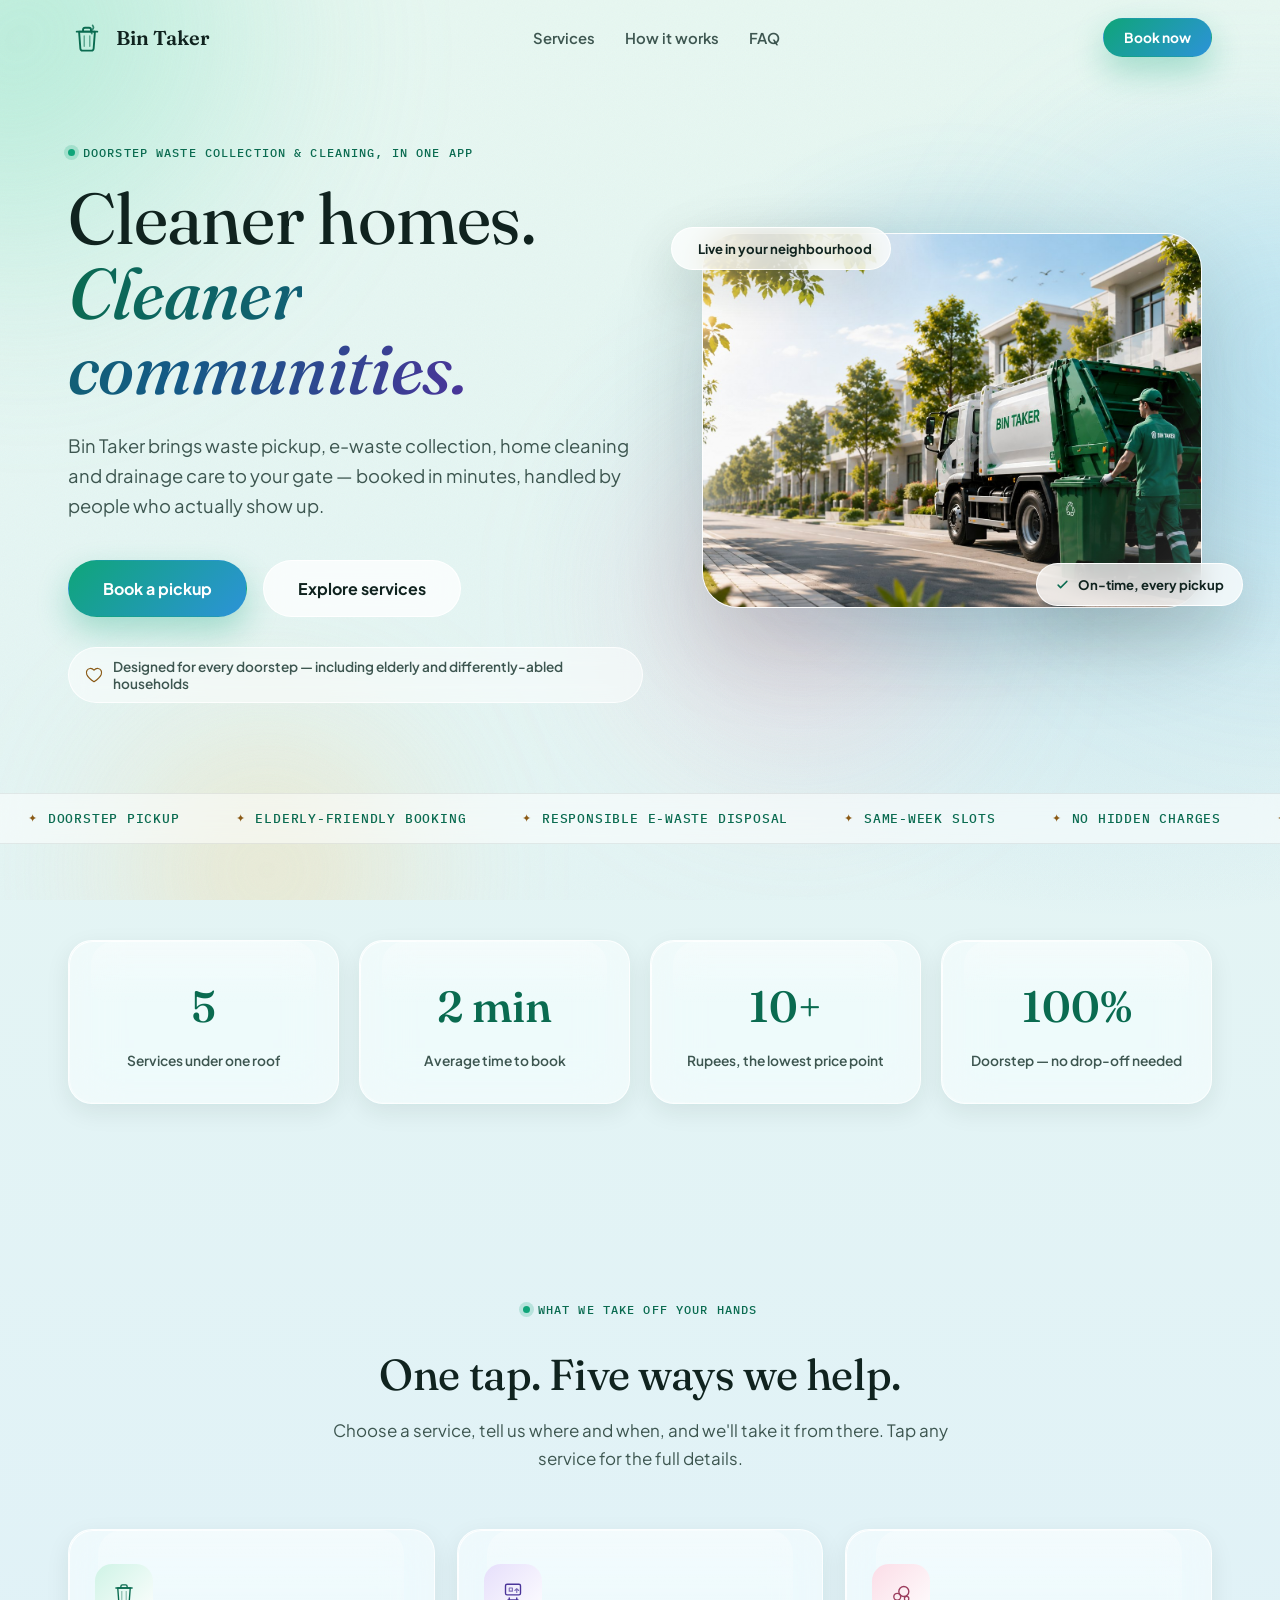
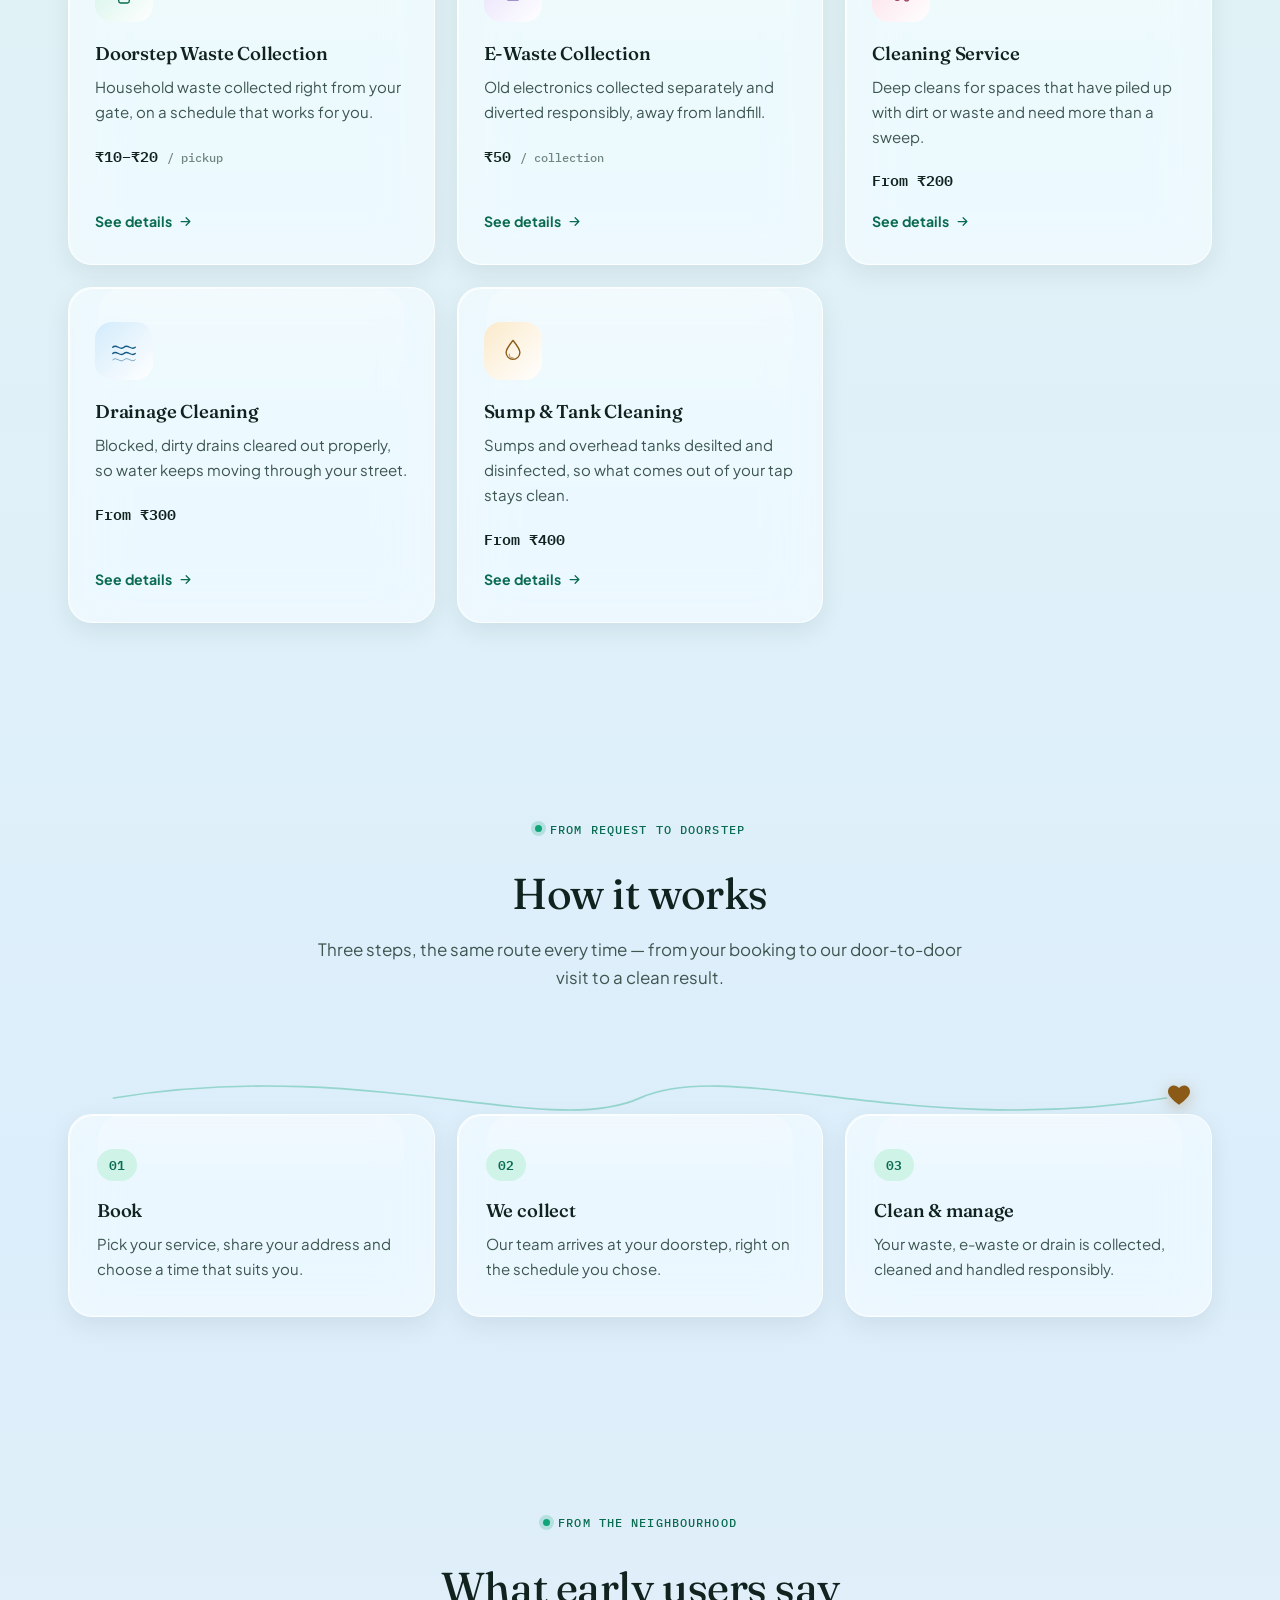
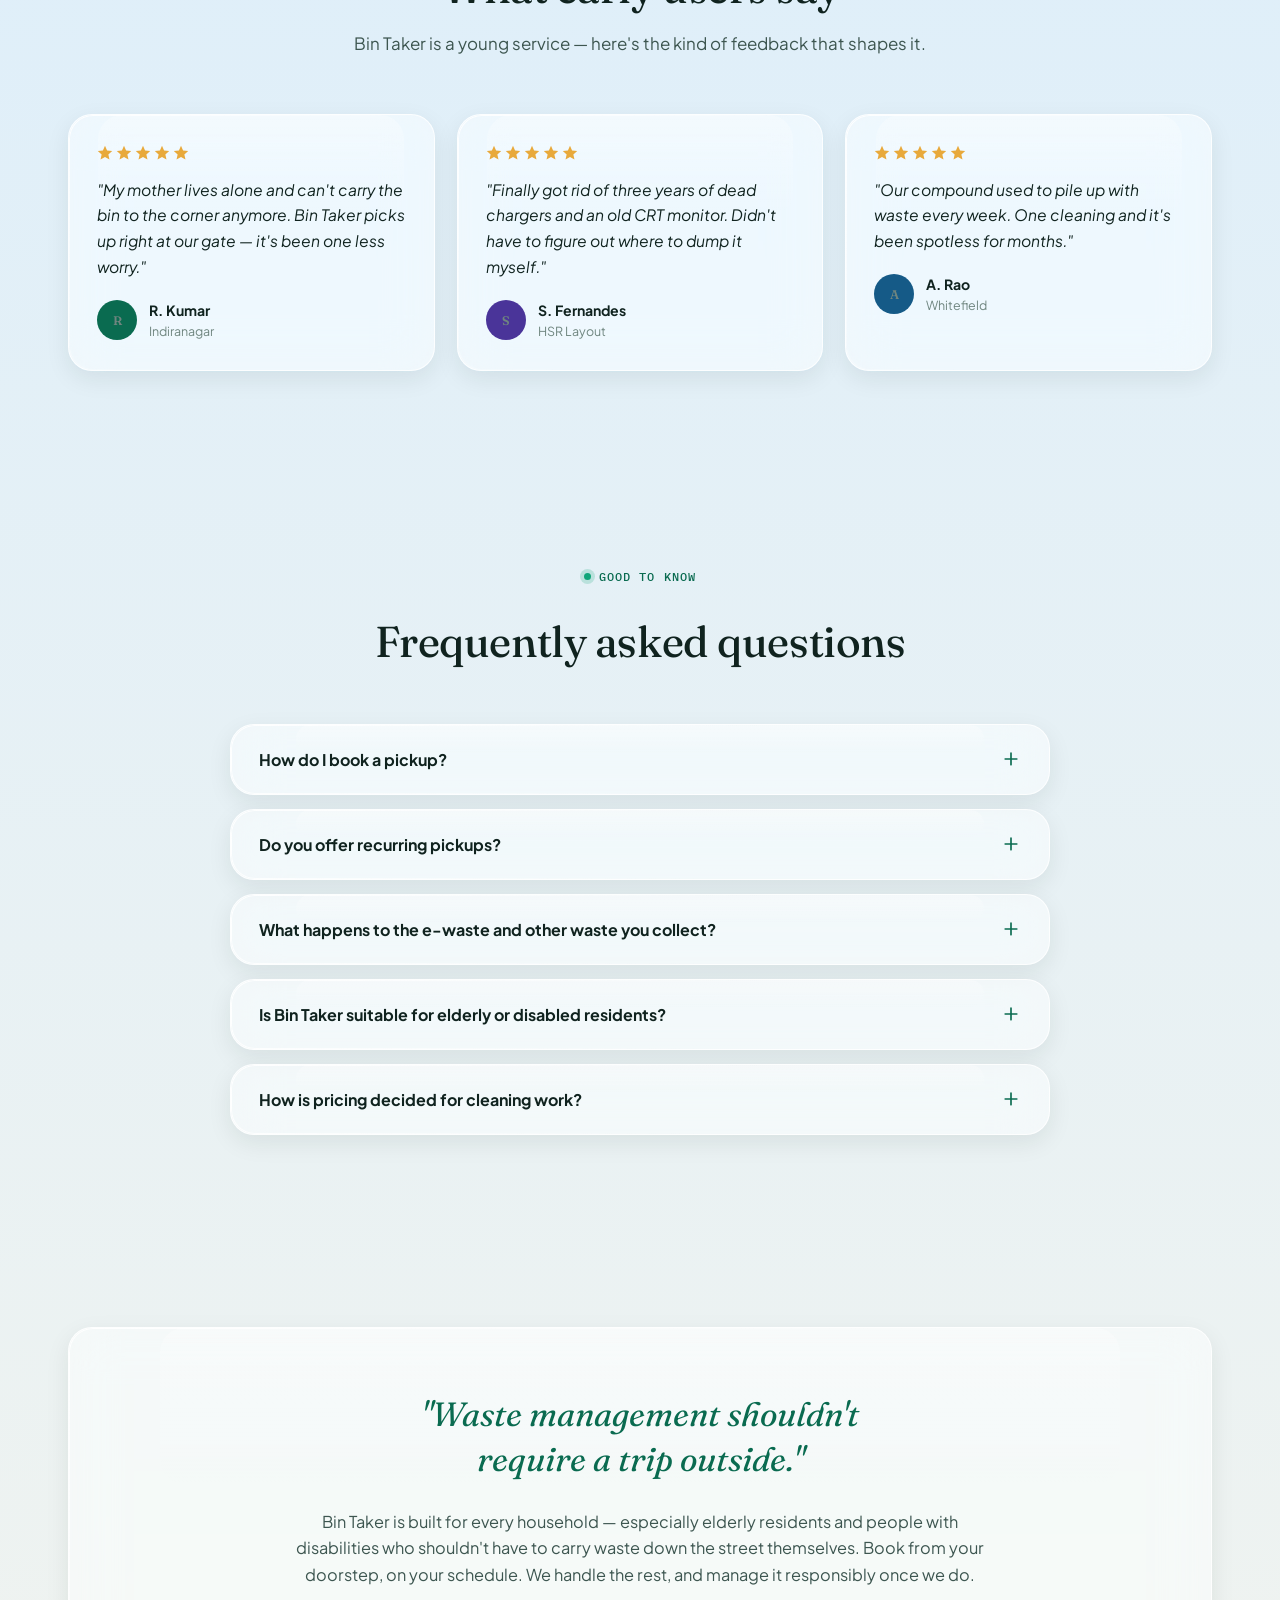
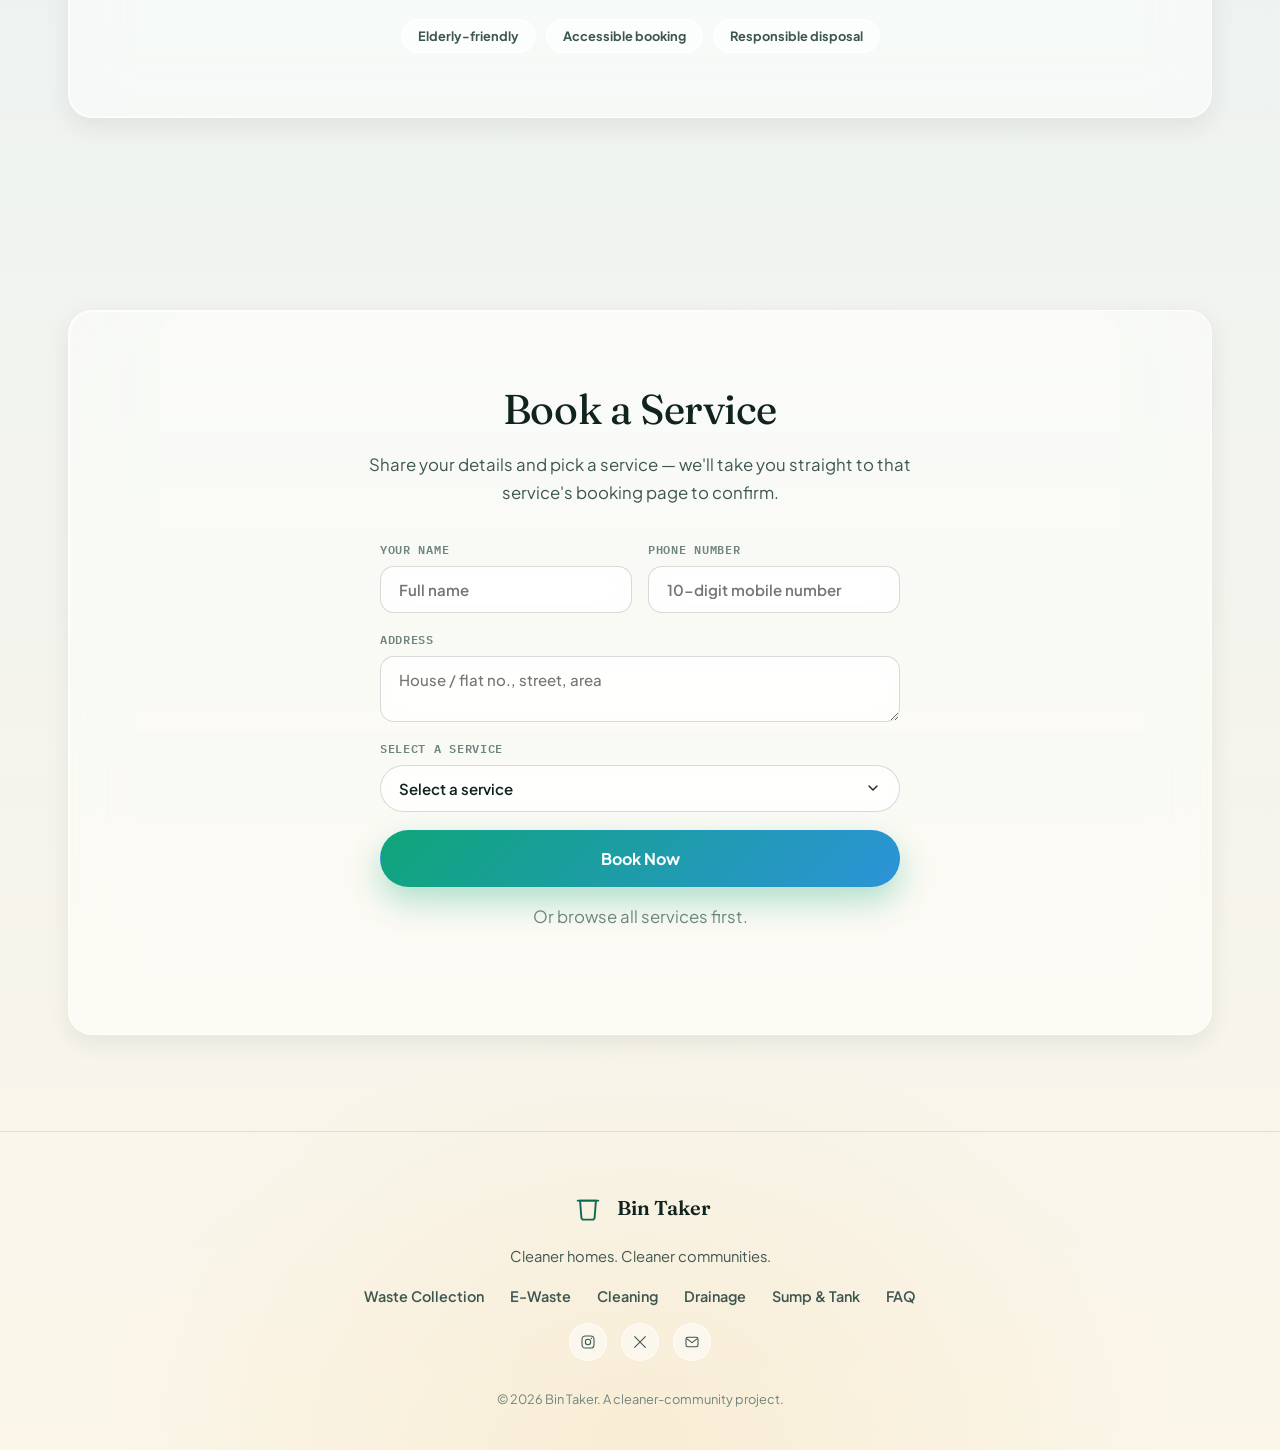
==== index.html @ 86e86d2d "Add files via upload" ====
<!DOCTYPE html>
<html lang="en">
<head>
<meta charset="UTF-8">
<meta name="viewport" content="width=device-width, initial-scale=1.0">
<title>Bin Taker — Doorstep Waste Collection & Cleaning</title>
<meta name="description" content="Bin Taker brings doorstep waste collection, e-waste pickup, cleaning and drainage services to your gate. Book in minutes.">

<link rel="preconnect" href="https://fonts.googleapis.com">
<link rel="preconnect" href="https://fonts.gstatic.com" crossorigin>
<link href="https://fonts.googleapis.com/css2?family=Fraunces:ital,opsz,wght@0,9..144,300;0,9..144,450;0,9..144,600;1,9..144,500&family=Plus+Jakarta+Sans:wght@400;500;600;700;800&family=IBM+Plex+Mono:wght@500;600&display=swap" rel="stylesheet">
<link rel="stylesheet" href="style.css">
</head>
<body>

<div class="bg-scene" aria-hidden="true">
  <span class="blob blob--teal"></span>
  <span class="blob blob--azure"></span>
  <span class="blob blob--rose"></span>
  <span class="blob blob--gold"></span>
  <div class="grain"></div>
</div>

<a class="skip-link" href="#main">Skip to content</a>

<header class="nav" id="nav">
  <div class="nav__inner">
    <a href="#top" class="brand">
      <span class="brand__mark" aria-hidden="true">
        <svg viewBox="0 0 48 48" fill="none">
          <path d="M14 16h20l-1.6 21.2a3 3 0 0 1-3 2.8H18.6a3 3 0 0 1-3-2.8L14 16Z" stroke="currentColor" stroke-width="2.4" stroke-linejoin="round"/>
          <path d="M11 16h26" stroke="currentColor" stroke-width="2.4" stroke-linecap="round"/>
          <path d="M19 16v-2.6A2.4 2.4 0 0 1 21.4 11h5.2A2.4 2.4 0 0 1 29 13.4V16" stroke="currentColor" stroke-width="2.4" stroke-linejoin="round"/>
          <path d="M20.5 21.5v13M27.5 21.5v13" stroke="currentColor" stroke-width="1.8" stroke-linecap="round" opacity=".55"/>
          <path d="M31 8c1.6 2 1.6 4-.2 5.6-2 1.8-1.8 3.6-.6 4.9" stroke="currentColor" stroke-width="2" stroke-linecap="round" opacity=".8"/>
        </svg>
      </span>
      <span class="brand__word">Bin&nbsp;Taker</span>
    </a>

    <nav class="nav__links" aria-label="Primary">
      <a href="#services">Services</a>
      <a href="#process">How it works</a>
      <a href="#faq">FAQ</a>
    </nav>

    <div class="nav__cta">
      <a href="#book" class="btn btn--primary btn--sm">Book now</a>
    </div>

    <button class="nav__toggle" id="navToggle" aria-label="Open menu" aria-expanded="false" aria-controls="mobileMenu">
      <span></span><span></span><span></span>
    </button>
  </div>

  <div class="mobile-menu" id="mobileMenu">
    <a href="#services">Services</a>
    <a href="#process">How it works</a>
    <a href="#faq">FAQ</a>
    <div class="mobile-menu__group">
      <a href="services/waste-collection.html">Doorstep Waste Collection</a>
      <a href="services/e-waste.html">E-Waste Collection</a>
      <a href="services/cleaning.html">Cleaning Service</a>
      <a href="services/drainage.html">Drainage Cleaning</a>
      <a href="services/sump-tank.html">Sump &amp; Tank Cleaning</a>
    </div>
    <a href="#book" class="btn btn--primary">Book now</a>
  </div>
</header>

<main id="main">

  <!-- HERO -->
  <section class="hero" id="top">
    <div class="hero__inner">
      <p class="eyebrow reveal">Doorstep waste collection &amp; cleaning, in one app</p>
      <h1 class="hero__title reveal">
        Cleaner homes.<br>
        <em class="gradient-text">Cleaner communities.</em>
      </h1>
      <p class="hero__sub reveal">
        Bin Taker brings waste pickup, e-waste collection, home cleaning and drainage care
        to your gate — booked in minutes, handled by people who actually show up.
      </p>

      <div class="hero__actions reveal">
        <a href="#book" class="btn btn--primary btn--lg">Book a pickup</a>
        <a href="#services" class="btn btn--ghost btn--lg">Explore services</a>
      </div>

      <div class="hero__badge reveal">
        <svg viewBox="0 0 24 24" fill="none" aria-hidden="true"><path d="M12 21s-7.5-4.9-9.6-9.7C.8 7.3 3 3.8 6.6 3.3c2-.3 3.9.6 5.4 2.3 1.5-1.7 3.4-2.6 5.4-2.3 3.6.5 5.8 4 4.2 8-2.1 4.8-9.6 9.7-9.6 9.7Z" stroke="currentColor" stroke-width="1.6" stroke-linejoin="round"/></svg>
        Designed for every doorstep — including elderly and differently-abled households
      </div>
    </div>

    <div class="hero__panel reveal">
      <div class="spotlight" aria-hidden="true"></div>
      <span class="hero__glow" aria-hidden="true"></span>

      <div class="hero__photo">
        <img src="assets/hero-truck.jpg" alt="A Bin Taker crew member collecting a bin from a truck on a tree-lined residential street" loading="eager" width="1672" height="941">
        <span class="hero__photo-sheen" aria-hidden="true"></span>
      </div>

      <div class="hero__float-chip hero__float-chip--top">
        <span class="dot dot--teal"></span> Live in your neighbourhood
      </div>
      <div class="hero__float-chip hero__float-chip--bottom">
        <svg viewBox="0 0 24 24" fill="none" aria-hidden="true"><path d="M5 13l4 4L19 7" stroke="currentColor" stroke-width="2.4" stroke-linecap="round" stroke-linejoin="round"/></svg>
        On-time, every pickup
      </div>
    </div>
  </section>

  <!-- MARQUEE -->
  <div class="marquee" aria-hidden="true">
    <div class="marquee__track">
      <span>Doorstep pickup</span>
      <span>Elderly-friendly booking</span>
      <span>Responsible e-waste disposal</span>
      <span>Same-week slots</span>
      <span>No hidden charges</span>
      <span>Five services, one app</span>
    </div>
  </div>

  <!-- STATS -->
  <section class="stats-section" aria-label="Bin Taker at a glance">
    <div class="stats">
      <div class="glass-card stat reveal">
        <p class="stat__num" data-count="5">0</p>
        <p class="stat__label">Services under one roof</p>
      </div>
      <div class="glass-card stat reveal">
        <p class="stat__num" data-count="2" data-suffix=" min">0</p>
        <p class="stat__label">Average time to book</p>
      </div>
      <div class="glass-card stat reveal">
        <p class="stat__num" data-count="10" data-suffix="+">0</p>
        <p class="stat__label">Rupees, the lowest price point</p>
      </div>
      <div class="glass-card stat reveal">
        <p class="stat__num" data-count="100" data-suffix="%">0</p>
        <p class="stat__label">Doorstep — no drop-off needed</p>
      </div>
    </div>
  </section>

  <!-- SERVICES -->
  <section class="services" id="services">
    <div class="section-head">
      <p class="eyebrow reveal">What we take off your hands</p>
      <h2 class="reveal">One tap. Five ways we help.</h2>
      <p class="section-lede reveal">Choose a service, tell us where and when, and we'll take it from there. Tap any service for the full details.</p>
    </div>

    <div class="cards-grid">

      <a class="glass-card service-card tilt reveal" href="services/waste-collection.html">
        <div class="service-card__icon service-card__icon--teal" aria-hidden="true">
          <svg viewBox="0 0 48 48" fill="none">
            <path d="M14 16h20l-1.6 21.2a3 3 0 0 1-3 2.8H18.6a3 3 0 0 1-3-2.8L14 16Z" stroke="currentColor" stroke-width="2.2" stroke-linejoin="round"/>
            <path d="M11 16h26" stroke="currentColor" stroke-width="2.2" stroke-linecap="round"/>
            <path d="M19 16v-2.6A2.4 2.4 0 0 1 21.4 11h5.2A2.4 2.4 0 0 1 29 13.4V16" stroke="currentColor" stroke-width="2.2" stroke-linejoin="round"/>
            <path d="M20.5 21.5v13M27.5 21.5v13" stroke="currentColor" stroke-width="1.6" stroke-linecap="round" opacity=".5"/>
          </svg>
        </div>
        <h3>Doorstep Waste Collection</h3>
        <p>Household waste collected right from your gate, on a schedule that works for you.</p>
        <p class="service-card__price">₹10–₹20 <span>/ pickup</span></p>
        <span class="service-card__link">See details <svg viewBox="0 0 24 24" fill="none"><path d="M5 12h14M13 6l6 6-6 6" stroke="currentColor" stroke-width="2" stroke-linecap="round" stroke-linejoin="round"/></svg></span>
      </a>

      <a class="glass-card service-card tilt reveal" href="services/e-waste.html">
        <div class="service-card__icon service-card__icon--violet" aria-hidden="true">
          <svg viewBox="0 0 48 48" fill="none">
            <rect x="12" y="10" width="24" height="17" rx="2.5" stroke="currentColor" stroke-width="2.2"/>
            <path d="M18 32v3M30 32v3M16 35h16" stroke="currentColor" stroke-width="2.2" stroke-linecap="round"/>
            <path d="M18 16h5v5h-5zM27 20l3-3 3 3M30 17v6" stroke="currentColor" stroke-width="1.8" stroke-linecap="round" stroke-linejoin="round" opacity=".7"/>
          </svg>
        </div>
        <h3>E-Waste Collection</h3>
        <p>Old electronics collected separately and diverted responsibly, away from landfill.</p>
        <p class="service-card__price">₹50 <span>/ collection</span></p>
        <span class="service-card__link">See details <svg viewBox="0 0 24 24" fill="none"><path d="M5 12h14M13 6l6 6-6 6" stroke="currentColor" stroke-width="2" stroke-linecap="round" stroke-linejoin="round"/></svg></span>
      </a>

      <a class="glass-card service-card tilt reveal" href="services/cleaning.html">
        <div class="service-card__icon service-card__icon--rose" aria-hidden="true">
          <svg viewBox="0 0 48 48" fill="none">
            <circle cx="18" cy="30" r="5.5" stroke="currentColor" stroke-width="2.2"/>
            <circle cx="28.5" cy="21.5" r="8" stroke="currentColor" stroke-width="2.2"/>
            <circle cx="33" cy="33" r="3.5" stroke="currentColor" stroke-width="2"/>
          </svg>
        </div>
        <h3>Cleaning Service</h3>
        <p>Deep cleans for spaces that have piled up with dirt or waste and need more than a sweep.</p>
        <p class="service-card__price">From ₹200</p>
        <span class="service-card__link">See details <svg viewBox="0 0 24 24" fill="none"><path d="M5 12h14M13 6l6 6-6 6" stroke="currentColor" stroke-width="2" stroke-linecap="round" stroke-linejoin="round"/></svg></span>
      </a>

      <a class="glass-card service-card tilt reveal" href="services/drainage.html">
        <div class="service-card__icon service-card__icon--azure" aria-hidden="true">
          <svg viewBox="0 0 48 48" fill="none">
            <path d="M6 18c6-6 12 6 18 0s12 6 18 0" stroke="currentColor" stroke-width="2.2" stroke-linecap="round"/>
            <path d="M6 28c6-6 12 6 18 0s12 6 18 0" stroke="currentColor" stroke-width="2.2" stroke-linecap="round"/>
            <path d="M6 38c6-6 12 6 18 0s12 6 18 0" stroke="currentColor" stroke-width="1.6" stroke-linecap="round" opacity=".5"/>
          </svg>
        </div>
        <h3>Drainage Cleaning</h3>
        <p>Blocked, dirty drains cleared out properly, so water keeps moving through your street.</p>
        <p class="service-card__price">From ₹300</p>
        <span class="service-card__link">See details <svg viewBox="0 0 24 24" fill="none"><path d="M5 12h14M13 6l6 6-6 6" stroke="currentColor" stroke-width="2" stroke-linecap="round" stroke-linejoin="round"/></svg></span>
      </a>

      <a class="glass-card service-card tilt reveal" href="services/sump-tank.html">
        <div class="service-card__icon service-card__icon--gold" aria-hidden="true">
          <svg viewBox="0 0 48 48" fill="none">
            <path d="M24 7c6.4 8 11 13.6 11 19.4a11 11 0 0 1-22 0C13 20.6 17.6 15 24 7Z" stroke="currentColor" stroke-width="2.2" stroke-linejoin="round"/>
            <path d="M18 29a6 6 0 0 0 6 6" stroke="currentColor" stroke-width="1.8" stroke-linecap="round" opacity=".6"/>
          </svg>
        </div>
        <h3>Sump &amp; Tank Cleaning</h3>
        <p>Sumps and overhead tanks desilted and disinfected, so what comes out of your tap stays clean.</p>
        <p class="service-card__price">From ₹400</p>
        <span class="service-card__link">See details <svg viewBox="0 0 24 24" fill="none"><path d="M5 12h14M13 6l6 6-6 6" stroke="currentColor" stroke-width="2" stroke-linecap="round" stroke-linejoin="round"/></svg></span>
      </a>

    </div>
  </section>

  <!-- HOW IT WORKS -->
  <section class="process" id="process">
    <div class="section-head">
      <p class="eyebrow reveal">From request to doorstep</p>
      <h2 class="reveal">How it works</h2>
      <p class="section-lede reveal">Three steps, the same route every time — from your booking to our door-to-door visit to a clean result.</p>
    </div>

    <div class="route" id="route">
      <svg class="route__line" viewBox="0 0 1000 120" preserveAspectRatio="none" aria-hidden="true">
        <path id="routePath" d="M40,60 C 260,10 420,110 500,60 C 580,10 740,110 960,60" fill="none" stroke="currentColor" stroke-width="2" stroke-dasharray="7 9" stroke-linecap="round"/>
      </svg>
      <span class="route__marker" id="routeMarker" aria-hidden="true">
        <svg viewBox="0 0 24 24" fill="none"><path d="M12 21s-7.5-4.9-9.6-9.7C.8 7.3 3 3.8 6.6 3.3c2-.3 3.9.6 5.4 2.3 1.5-1.7 3.4-2.6 5.4-2.3 3.6.5 5.8 4 4.2 8-2.1 4.8-9.6 9.7-9.6 9.7Z" fill="currentColor"/></svg>
      </span>

      <div class="route__steps">
        <div class="glass-card step-card reveal">
          <span class="step-card__num">01</span>
          <h3>Book</h3>
          <p>Pick your service, share your address and choose a time that suits you.</p>
        </div>
        <div class="glass-card step-card reveal">
          <span class="step-card__num">02</span>
          <h3>We collect</h3>
          <p>Our team arrives at your doorstep, right on the schedule you chose.</p>
        </div>
        <div class="glass-card step-card reveal">
          <span class="step-card__num">03</span>
          <h3>Clean &amp; manage</h3>
          <p>Your waste, e-waste or drain is collected, cleaned and handled responsibly.</p>
        </div>
      </div>
    </div>
  </section>

  <!-- TESTIMONIALS -->
  <section class="testimonials" aria-label="What early users say">
    <div class="section-head">
      <p class="eyebrow reveal">From the neighbourhood</p>
      <h2 class="reveal">What early users say</h2>
      <p class="section-lede reveal">Bin Taker is a young service — here's the kind of feedback that shapes it.</p>
    </div>

    <div class="testimonials__track">
      <div class="glass-card testimonial tilt reveal">
        <div class="testimonial__stars" aria-hidden="true">
          <svg viewBox="0 0 20 20" fill="currentColor"><path d="M10 1l2.6 5.9 6.4.6-4.8 4.3 1.4 6.2L10 14.9 4.4 18l1.4-6.2L1 7.5l6.4-.6z"/></svg>
          <svg viewBox="0 0 20 20" fill="currentColor"><path d="M10 1l2.6 5.9 6.4.6-4.8 4.3 1.4 6.2L10 14.9 4.4 18l1.4-6.2L1 7.5l6.4-.6z"/></svg>
          <svg viewBox="0 0 20 20" fill="currentColor"><path d="M10 1l2.6 5.9 6.4.6-4.8 4.3 1.4 6.2L10 14.9 4.4 18l1.4-6.2L1 7.5l6.4-.6z"/></svg>
          <svg viewBox="0 0 20 20" fill="currentColor"><path d="M10 1l2.6 5.9 6.4.6-4.8 4.3 1.4 6.2L10 14.9 4.4 18l1.4-6.2L1 7.5l6.4-.6z"/></svg>
          <svg viewBox="0 0 20 20" fill="currentColor"><path d="M10 1l2.6 5.9 6.4.6-4.8 4.3 1.4 6.2L10 14.9 4.4 18l1.4-6.2L1 7.5l6.4-.6z"/></svg>
        </div>
        <p>"My mother lives alone and can't carry the bin to the corner anymore. Bin Taker picks up right at our gate — it's been one less worry."</p>
        <div class="testimonial__who">
          <span class="testimonial__avatar" style="background: var(--teal-deep);">R</span>
          <div><strong>R. Kumar</strong><span>Indiranagar</span></div>
        </div>
      </div>

      <div class="glass-card testimonial tilt reveal">
        <div class="testimonial__stars" aria-hidden="true">
          <svg viewBox="0 0 20 20" fill="currentColor"><path d="M10 1l2.6 5.9 6.4.6-4.8 4.3 1.4 6.2L10 14.9 4.4 18l1.4-6.2L1 7.5l6.4-.6z"/></svg>
          <svg viewBox="0 0 20 20" fill="currentColor"><path d="M10 1l2.6 5.9 6.4.6-4.8 4.3 1.4 6.2L10 14.9 4.4 18l1.4-6.2L1 7.5l6.4-.6z"/></svg>
          <svg viewBox="0 0 20 20" fill="currentColor"><path d="M10 1l2.6 5.9 6.4.6-4.8 4.3 1.4 6.2L10 14.9 4.4 18l1.4-6.2L1 7.5l6.4-.6z"/></svg>
          <svg viewBox="0 0 20 20" fill="currentColor"><path d="M10 1l2.6 5.9 6.4.6-4.8 4.3 1.4 6.2L10 14.9 4.4 18l1.4-6.2L1 7.5l6.4-.6z"/></svg>
          <svg viewBox="0 0 20 20" fill="currentColor"><path d="M10 1l2.6 5.9 6.4.6-4.8 4.3 1.4 6.2L10 14.9 4.4 18l1.4-6.2L1 7.5l6.4-.6z"/></svg>
        </div>
        <p>"Finally got rid of three years of dead chargers and an old CRT monitor. Didn't have to figure out where to dump it myself."</p>
        <div class="testimonial__who">
          <span class="testimonial__avatar" style="background: var(--violet-deep);">S</span>
          <div><strong>S. Fernandes</strong><span>HSR Layout</span></div>
        </div>
      </div>

      <div class="glass-card testimonial tilt reveal">
        <div class="testimonial__stars" aria-hidden="true">
          <svg viewBox="0 0 20 20" fill="currentColor"><path d="M10 1l2.6 5.9 6.4.6-4.8 4.3 1.4 6.2L10 14.9 4.4 18l1.4-6.2L1 7.5l6.4-.6z"/></svg>
          <svg viewBox="0 0 20 20" fill="currentColor"><path d="M10 1l2.6 5.9 6.4.6-4.8 4.3 1.4 6.2L10 14.9 4.4 18l1.4-6.2L1 7.5l6.4-.6z"/></svg>
          <svg viewBox="0 0 20 20" fill="currentColor"><path d="M10 1l2.6 5.9 6.4.6-4.8 4.3 1.4 6.2L10 14.9 4.4 18l1.4-6.2L1 7.5l6.4-.6z"/></svg>
          <svg viewBox="0 0 20 20" fill="currentColor"><path d="M10 1l2.6 5.9 6.4.6-4.8 4.3 1.4 6.2L10 14.9 4.4 18l1.4-6.2L1 7.5l6.4-.6z"/></svg>
          <svg viewBox="0 0 20 20" fill="currentColor"><path d="M10 1l2.6 5.9 6.4.6-4.8 4.3 1.4 6.2L10 14.9 4.4 18l1.4-6.2L1 7.5l6.4-.6z"/></svg>
        </div>
        <p>"Our compound used to pile up with waste every week. One cleaning and it's been spotless for months."</p>
        <div class="testimonial__who">
          <span class="testimonial__avatar" style="background: var(--azure-deep);">A</span>
          <div><strong>A. Rao</strong><span>Whitefield</span></div>
        </div>
      </div>
    </div>
  </section>

  <!-- FAQ -->
  <section class="faq-section" id="faq">
    <div class="section-head">
      <p class="eyebrow reveal">Good to know</p>
      <h2 class="reveal">Frequently asked questions</h2>
    </div>

    <div class="faq">
      <div class="glass-card faq-item reveal">
        <button class="faq-item__q" aria-expanded="false">
          How do I book a pickup?
          <svg viewBox="0 0 24 24" fill="none"><path d="M12 5v14M5 12h14" stroke="currentColor" stroke-width="2" stroke-linecap="round"/></svg>
        </button>
        <div class="faq-item__a"><div class="faq-item__a-inner"><p>Choose a service from the home screen, add your address and preferred time, and confirm. Most bookings are done in under two minutes, and you'll get a confirmation with an arrival window.</p></div></div>
      </div>

      <div class="glass-card faq-item reveal">
        <button class="faq-item__q" aria-expanded="false">
          Do you offer recurring pickups?
          <svg viewBox="0 0 24 24" fill="none"><path d="M12 5v14M5 12h14" stroke="currentColor" stroke-width="2" stroke-linecap="round"/></svg>
        </button>
        <div class="faq-item__a"><div class="faq-item__a-inner"><p>Yes — daily, weekly, or a custom schedule for doorstep waste collection. You can pause or change the schedule anytime without losing your booking history.</p></div></div>
      </div>

      <div class="glass-card faq-item reveal">
        <button class="faq-item__q" aria-expanded="false">
          What happens to the e-waste and other waste you collect?
          <svg viewBox="0 0 24 24" fill="none"><path d="M12 5v14M5 12h14" stroke="currentColor" stroke-width="2" stroke-linecap="round"/></svg>
        </button>
        <div class="faq-item__a"><div class="faq-item__a-inner"><p>Everything is sorted and routed to the appropriate recycling or disposal channel rather than a general landfill — e-waste in particular is kept separate so components can be safely processed.</p></div></div>
      </div>

      <div class="glass-card faq-item reveal">
        <button class="faq-item__q" aria-expanded="false">
          Is Bin Taker suitable for elderly or disabled residents?
          <svg viewBox="0 0 24 24" fill="none"><path d="M12 5v14M5 12h14" stroke="currentColor" stroke-width="2" stroke-linecap="round"/></svg>
        </button>
        <div class="faq-item__a"><div class="faq-item__a-inner"><p>That's a core part of why Bin Taker exists. Every service is collected directly from the doorstep, so nobody needs to carry waste to a bin further away. Booking can also be done on someone's behalf by a family member.</p></div></div>
      </div>

      <div class="glass-card faq-item reveal">
        <button class="faq-item__q" aria-expanded="false">
          How is pricing decided for cleaning work?
          <svg viewBox="0 0 24 24" fill="none"><path d="M12 5v14M5 12h14" stroke="currentColor" stroke-width="2" stroke-linecap="round"/></svg>
        </button>
        <div class="faq-item__a"><div class="faq-item__a-inner"><p>Cleaning jobs start from ₹200, with the final price depending on the size of the space or the extent of the mess. You'll always see an estimate before confirming.</p></div></div>
      </div>
    </div>
  </section>

  <!-- MISSION -->
  <section class="mission" id="mission">
    <div class="glass-card mission__panel reveal">
      <p class="mission__quote">"Waste management shouldn't require a trip outside."</p>
      <p class="mission__body">
        Bin Taker is built for every household — especially elderly residents and people
        with disabilities who shouldn't have to carry waste down the street themselves.
        Book from your doorstep, on your schedule. We handle the rest, and manage it responsibly
        once we do.
      </p>
      <div class="mission__tags">
        <span>Elderly-friendly</span>
        <span>Accessible booking</span>
        <span>Responsible disposal</span>
      </div>
    </div>
  </section>

  <!-- BOOK / CTA -->
  <section class="cta" id="book">
    <div class="glass-card cta__panel reveal">
      <h2>Book a Service</h2>
      <p>Share your details and pick a service — we'll take you straight to that service's booking page to confirm.</p>
      <form class="book-form" id="bookForm" novalidate>
        <div class="book-form__grid">
          <div class="book-form__field">
            <label for="bookName">Your name</label>
            <input type="text" id="bookName" name="name" placeholder="Full name" required autocomplete="name">
          </div>
          <div class="book-form__field">
            <label for="bookPhone">Phone number</label>
            <input type="tel" id="bookPhone" name="phone" placeholder="10-digit mobile number" required pattern="[0-9]{10}" inputmode="numeric" autocomplete="tel">
          </div>
          <div class="book-form__field book-form__field--full">
            <label for="bookAddress">Address</label>
            <textarea id="bookAddress" name="address" rows="2" placeholder="House / flat no., street, area" required autocomplete="street-address"></textarea>
          </div>
          <div class="book-form__field book-form__field--full">
            <label for="serviceSelect">Select a service</label>
            <select id="serviceSelect" name="service" required>
              <option value="" disabled selected>Select a service</option>
              <option value="services/waste-collection.html">Doorstep Waste Collection</option>
              <option value="services/e-waste.html">E-Waste Collection</option>
              <option value="services/cleaning.html">Cleaning Service</option>
              <option value="services/drainage.html">Drainage Cleaning</option>
              <option value="services/sump-tank.html">Sump &amp; Tank Cleaning</option>
            </select>
          </div>
        </div>
        <button type="submit" class="btn btn--primary btn--lg btn--block">Book Now</button>
        <p class="book-form__error" id="bookFormError" role="alert" hidden>Please add your name, a 10-digit phone number, your address, and choose a service.</p>
      </form>
      <p class="book-form__hint">Or <a href="services/waste-collection.html">browse all services</a> first.</p>
    </div>
  </section>

</main>

<footer class="footer">
  <div class="footer__inner">
    <a href="#top" class="brand brand--footer">
      <span class="brand__mark" aria-hidden="true">
        <svg viewBox="0 0 48 48" fill="none">
          <path d="M14 16h20l-1.6 21.2a3 3 0 0 1-3 2.8H18.6a3 3 0 0 1-3-2.8L14 16Z" stroke="currentColor" stroke-width="2.4" stroke-linejoin="round"/>
          <path d="M11 16h26" stroke="currentColor" stroke-width="2.4" stroke-linecap="round"/>
        </svg>
      </span>
      <span class="brand__word">Bin&nbsp;Taker</span>
    </a>
    <p class="footer__tag">Cleaner homes. Cleaner communities.</p>

    <nav class="footer__links" aria-label="Footer">
      <a href="services/waste-collection.html">Waste Collection</a>
      <a href="services/e-waste.html">E-Waste</a>
      <a href="services/cleaning.html">Cleaning</a>
      <a href="services/drainage.html">Drainage</a>
      <a href="services/sump-tank.html">Sump &amp; Tank</a>
      <a href="#faq">FAQ</a>
    </nav>

    <div class="footer__social" aria-hidden="true">
      <a href="#" aria-label="Instagram"><svg viewBox="0 0 24 24" fill="none"><rect x="3" y="3" width="18" height="18" rx="5" stroke="currentColor" stroke-width="1.6"/><circle cx="12" cy="12" r="4" stroke="currentColor" stroke-width="1.6"/><circle cx="17.2" cy="6.8" r="1" fill="currentColor"/></svg></a>
      <a href="#" aria-label="Twitter / X"><svg viewBox="0 0 24 24" fill="none"><path d="M4 4l16 16M20 4 4 20" stroke="currentColor" stroke-width="1.6" stroke-linecap="round"/></svg></a>
      <a href="#" aria-label="Email"><svg viewBox="0 0 24 24" fill="none"><rect x="3" y="5" width="18" height="14" rx="2.5" stroke="currentColor" stroke-width="1.6"/><path d="m4 7 8 6 8-6" stroke="currentColor" stroke-width="1.6" stroke-linecap="round"/></svg></a>
    </div>

    <p class="footer__legal">© <span id="year"></span> Bin Taker. A cleaner-community project.</p>
  </div>
</footer>

<script src="script.js"></script>
</body>
</html>
---- style.css ----
/* =========================================================
   BIN TAKER — Design System
   Palette: living mint/aqua glass with jewel accents per service
     teal    -> doorstep waste (grounded, eco)
     violet  -> e-waste (tech, precision)
     rose    -> cleaning (fresh, soft)
     azure   -> drainage (water, flow)
     gold    -> premium accents / shimmer
   Type: Fraunces (display) / Plus Jakarta Sans (body) / IBM Plex Mono (data)
   ========================================================= */

:root{
  --mist:   #E7F7F1;
  --sky:    #DCEEFB;
  --blush:  #FCEFEF;
  --sand:   #FBF6E9;

  --glass:        rgba(255,255,255,0.5);
  --glass-strong: rgba(255,255,255,0.74);
  --glass-border: rgba(255,255,255,0.8);
  --glass-edge:   rgba(255,255,255,0.95);

  --teal:        #0FA579;
  --teal-deep:   #0A6B50;
  --teal-tint:   #CFF3E6;

  --azure:       #2C93D8;
  --azure-deep:  #155A87;
  --azure-tint:  #D3EBFB;

  --violet:      #7C5CE0;
  --violet-deep: #4A3499;
  --violet-tint: #E6DFFB;

  --rose:        #E1638A;
  --rose-deep:   #9C3D5E;
  --rose-tint:   #FBDDE7;

  --gold:        #E8A93B;
  --gold-deep:   #8A5A16;
  --gold-tint:   #FBEACB;

  --ink:         #10231F;
  --ink-soft:    #3D5650;
  --ink-faint:   #6F857F;

  --shadow-sm:  0 8px 24px rgba(16, 35, 31, 0.08);
  --shadow-md:  0 20px 54px rgba(16, 35, 31, 0.13);
  --shadow-lg:  0 34px 90px rgba(16, 35, 31, 0.18);
  --shadow-glow-teal:   0 20px 60px rgba(15, 165, 121, 0.28);
  --shadow-glow-violet: 0 20px 60px rgba(124, 92, 224, 0.28);
  --shadow-glow-rose:   0 20px 60px rgba(225, 99, 138, 0.28);
  --shadow-glow-azure:  0 20px 60px rgba(44, 147, 216, 0.28);

  --radius-sm: 16px;
  --radius-md: 24px;
  --radius-lg: 36px;

  --font-display: 'Fraunces', serif;
  --font-body:    'Plus Jakarta Sans', sans-serif;
  --font-mono:    'IBM Plex Mono', monospace;

  --container: 1200px;
  --ease-out: cubic-bezier(0.16, 1, 0.3, 1);
}

*, *::before, *::after{ box-sizing: border-box; }
html{ scroll-behavior: smooth; }

@media (prefers-reduced-motion: reduce){
  html{ scroll-behavior: auto; }
  *, *::before, *::after{
    animation-duration: 0.001ms !important;
    animation-iteration-count: 1 !important;
    transition-duration: 0.001ms !important;
  }
}

body{
  margin: 0;
  font-family: var(--font-body);
  color: var(--ink);
  background:
    radial-gradient(1200px 800px at 12% -8%, rgba(15,165,121,0.16), transparent 60%),
    radial-gradient(1000px 700px at 88% 8%, rgba(44,147,216,0.16), transparent 60%),
    radial-gradient(900px 700px at 50% 100%, rgba(232,169,59,0.12), transparent 60%),
    linear-gradient(180deg, var(--mist) 0%, var(--sky) 45%, var(--sand) 100%);
  -webkit-font-smoothing: antialiased;
  overflow-x: hidden;
  position: relative;
}

img{ max-width: 100%; display: block; }
a{ color: inherit; text-decoration: none; }
h1,h2,h3,h4{ font-family: var(--font-display); color: var(--ink); margin: 0; font-weight: 450; letter-spacing: -0.01em; }
p{ margin: 0; color: var(--ink-soft); line-height: 1.65; }
.mono{ font-family: var(--font-mono); }
ul{ margin: 0; padding: 0; list-style: none; }

.skip-link{ position: absolute; left: -999px; background: var(--ink); color: #fff; padding: 12px 18px; border-radius: 10px; z-index: 999; }
.skip-link:focus{ left: 16px; top: 16px; }
:focus-visible{ outline: 2.5px solid var(--teal-deep); outline-offset: 3px; border-radius: 6px; }

.gradient-text{
  background: linear-gradient(100deg, var(--teal-deep), var(--azure-deep) 55%, var(--violet-deep));
  -webkit-background-clip: text;
  background-clip: text;
  color: transparent;
}

/* =========================================================
   Ambient background scene
   ========================================================= */
.bg-scene{ position: fixed; inset: 0; z-index: -1; overflow: hidden; pointer-events: none; }
.blob{ position: absolute; border-radius: 50%; filter: blur(80px); opacity: 0.55; will-change: transform; }
.blob--teal{ width: 520px; height: 520px; top: -140px; left: -160px; background: radial-gradient(circle at 30% 30%, #7FE0BE, transparent 70%); animation: drift1 28s ease-in-out infinite; }
.blob--azure{ width: 560px; height: 560px; top: 15%; right: -240px; background: radial-gradient(circle at 60% 40%, #9BD8F5, transparent 70%); animation: drift2 34s ease-in-out infinite; }
.blob--rose{ width: 420px; height: 420px; bottom: 10%; left: 46%; background: radial-gradient(circle at 50% 50%, #F5B9CB, transparent 70%); animation: drift3 30s ease-in-out infinite; }
.blob--gold{ width: 380px; height: 380px; bottom: -160px; left: 6%; background: radial-gradient(circle at 50% 50%, #F6D28E, transparent 70%); animation: drift1 24s ease-in-out infinite reverse; }

@keyframes drift1{ 0%,100%{ transform: translate(0,0) scale(1); } 50%{ transform: translate(70px,60px) scale(1.1); } }
@keyframes drift2{ 0%,100%{ transform: translate(0,0) scale(1); } 50%{ transform: translate(-80px,50px) scale(1.12); } }
@keyframes drift3{ 0%,100%{ transform: translate(0,0) scale(1); } 50%{ transform: translate(50px,-50px) scale(1.06); } }

.grain{ position: absolute; inset: 0; opacity: 0.03; background-image: url("data:image/svg+xml,%3Csvg xmlns='http://www.w3.org/2000/svg' width='120' height='120'%3E%3Cfilter id='n'%3E%3CfeTurbulence type='fractalNoise' baseFrequency='0.9' numOctaves='2' stitchTiles='stitch'/%3E%3C/filter%3E%3Crect width='100%25' height='100%25' filter='url(%23n)'/%3E%3C/svg%3E"); }

/* cursor spotlight (desktop hero only) */
.spotlight{
  position: absolute; inset: 0; pointer-events: none; z-index: 1; border-radius: inherit;
  background: radial-gradient(280px circle at var(--sx,50%) var(--sy,50%), rgba(255,255,255,0.55), transparent 70%);
  opacity: 0; transition: opacity 0.3s ease;
}
.hero__panel:hover .spotlight{ opacity: 1; }

/* =========================================================
   Glass surface primitive
   ========================================================= */
.glass-card{
  background: var(--glass);
  border: 1px solid var(--glass-border);
  border-radius: var(--radius-md);
  -webkit-backdrop-filter: blur(24px) saturate(150%);
  backdrop-filter: blur(24px) saturate(150%);
  box-shadow: var(--shadow-sm);
  position: relative;
  isolation: isolate;
}
.glass-card::before{
  content: ""; position: absolute; inset: 0; border-radius: inherit; padding: 1px;
  background: linear-gradient(135deg, rgba(255,255,255,0.95), rgba(255,255,255,0) 60%);
  -webkit-mask: linear-gradient(#fff 0 0) content-box, linear-gradient(#fff 0 0);
  -webkit-mask-composite: xor; mask-composite: exclude;
  pointer-events: none;
}
.glass-card::after{
  content: ""; position: absolute; top: 0; left: 8%; right: 8%; height: 40%; border-radius: inherit;
  background: linear-gradient(180deg, rgba(255,255,255,0.5), transparent);
  opacity: 0.6; pointer-events: none; z-index: -1;
}

/* shimmer ring on hover, used for tiltable cards */
.tilt{
  transform-style: preserve-3d;
  transition: transform 0.4s var(--ease-out), box-shadow 0.4s var(--ease-out);
}

/* =========================================================
   Buttons
   ========================================================= */
.btn{
  display: inline-flex; align-items: center; justify-content: center; gap: 8px;
  font-family: var(--font-body); font-weight: 700; font-size: 0.95rem;
  padding: 14px 26px; border-radius: 999px; cursor: pointer; border: 1px solid transparent;
  transition: transform 0.3s var(--ease-out), box-shadow 0.3s var(--ease-out), background 0.3s ease;
  white-space: nowrap; position: relative; overflow: hidden;
}
.btn--sm{ padding: 10px 20px; font-size: 0.86rem; }
.btn--lg{ padding: 17px 34px; font-size: 1rem; }
.btn--primary{ background: linear-gradient(135deg, var(--teal), var(--azure)); color: #fff; box-shadow: 0 14px 32px rgba(15,165,121,0.32); }
.btn--primary::after{
  content:""; position: absolute; inset: 0; background: linear-gradient(120deg, transparent 30%, rgba(255,255,255,0.55) 50%, transparent 70%);
  transform: translateX(-120%);
}
.btn--primary:hover::after{ transform: translateX(120%); transition: transform 0.7s ease; }
.btn--primary:hover{ transform: translateY(-2px); box-shadow: 0 18px 40px rgba(15,165,121,0.42); }
.btn--ghost{ background: var(--glass-strong); border-color: var(--glass-edge); color: var(--ink); -webkit-backdrop-filter: blur(16px); backdrop-filter: blur(16px); }
.btn--ghost:hover{ transform: translateY(-2px); box-shadow: var(--shadow-sm); }
.btn--outline{ background: transparent; border-color: rgba(16,35,31,0.18); color: var(--ink); }
.btn--outline:hover{ background: rgba(255,255,255,0.5); }
.btn--block{ width: 100%; }

/* accent variants for service pages */
.btn--violet{ background: linear-gradient(135deg, var(--violet), var(--azure)); box-shadow: 0 14px 32px rgba(124,92,224,0.32); }
.btn--rose{ background: linear-gradient(135deg, var(--rose), var(--gold)); box-shadow: 0 14px 32px rgba(225,99,138,0.32); }
.btn--azure{ background: linear-gradient(135deg, var(--azure), var(--teal)); box-shadow: 0 14px 32px rgba(44,147,216,0.32); }
.btn--gold{ background: linear-gradient(135deg, var(--gold), var(--rose)); color:#fff; box-shadow: 0 14px 32px rgba(232,169,59,0.32); }

/* =========================================================
   Nav
   ========================================================= */
.nav{ position: sticky; top: 0; z-index: 100; padding: 18px 0; transition: box-shadow 0.3s ease, background 0.3s ease, padding 0.3s ease; }
.nav.is-scrolled{ background: rgba(255,255,255,0.6); -webkit-backdrop-filter: blur(20px) saturate(150%); backdrop-filter: blur(20px) saturate(150%); box-shadow: var(--shadow-sm); padding: 12px 0; }
.nav__inner{ max-width: var(--container); margin: 0 auto; padding: 0 28px; display: flex; align-items: center; justify-content: space-between; gap: 24px; }
.brand{ display: flex; align-items: center; gap: 10px; }
.brand__mark{ width: 38px; height: 38px; color: var(--teal-deep); flex-shrink: 0; }
.brand__mark svg{ width: 100%; height: 100%; }
.brand__word{ font-family: var(--font-display); font-size: 1.25rem; font-weight: 600; color: var(--ink); }
.nav__links{ display: flex; gap: 30px; font-weight: 600; font-size: 0.93rem; color: var(--ink-soft); }
.nav__links a{ transition: color 0.2s ease; position: relative; }
.nav__links a:hover{ color: var(--teal-deep); }
.nav__toggle{ display: none; flex-direction: column; gap: 5px; background: none; border: none; cursor: pointer; padding: 8px; }
.nav__toggle span{ width: 22px; height: 2px; background: var(--ink); border-radius: 2px; transition: transform 0.3s ease, opacity 0.3s ease; }
.nav__toggle[aria-expanded="true"] span:nth-child(1){ transform: translateY(7px) rotate(45deg); }
.nav__toggle[aria-expanded="true"] span:nth-child(2){ opacity: 0; }
.nav__toggle[aria-expanded="true"] span:nth-child(3){ transform: translateY(-7px) rotate(-45deg); }
.mobile-menu{ display: none; flex-direction: column; gap: 4px; max-width: var(--container); margin: 12px auto 0; padding: 18px 24px; background: var(--glass-strong); border-radius: var(--radius-sm); -webkit-backdrop-filter: blur(20px); backdrop-filter: blur(20px); border: 1px solid var(--glass-border); }
.mobile-menu.is-open{ display: flex; }
.mobile-menu a{ padding: 12px 6px; font-weight: 600; color: var(--ink-soft); border-bottom: 1px solid rgba(16,35,31,0.08); }
.mobile-menu .btn{ margin-top: 10px; align-self: flex-start; }
.mobile-menu__group{ padding-left: 10px; display: flex; flex-direction: column; }
.mobile-menu__group a{ font-weight: 500; font-size: 0.9rem; padding: 9px 6px; }

.breadcrumb{ max-width: var(--container); margin: 0 auto; padding: 22px 28px 0; display: flex; align-items: center; gap: 8px; font-size: 0.85rem; color: var(--ink-faint); font-weight: 600; }
.breadcrumb a:hover{ color: var(--teal-deep); }

/* =========================================================
   Reveal-on-scroll + stagger
   Elements are fully visible by default (no-JS / no-observer safe).
   JS adds .reveal-armed only once it's ready to animate + observe,
   so nothing can get stuck invisible if a script fails or an
   IntersectionObserver never fires for it.
   ========================================================= */
.reveal.reveal-armed{ opacity: 0; transform: translateY(26px); transition: opacity 0.8s var(--ease-out), transform 0.8s var(--ease-out); }
.reveal.reveal-armed.is-visible{ opacity: 1; transform: translateY(0); }

/* =========================================================
   Marquee strip
   ========================================================= */
.marquee{
  overflow: hidden; border-top: 1px solid rgba(16,35,31,0.08); border-bottom: 1px solid rgba(16,35,31,0.08);
  background: var(--glass); -webkit-backdrop-filter: blur(14px); backdrop-filter: blur(14px);
  padding: 16px 0;
}
.marquee__track{ display: flex; width: max-content; animation: marquee 30s linear infinite; }
.marquee__track span{
  display: inline-flex; align-items: center; gap: 10px; font-family: var(--font-mono); font-size: 0.82rem; font-weight: 500;
  color: var(--teal-deep); padding: 0 28px; white-space: nowrap; text-transform: uppercase; letter-spacing: 0.06em;
}
.marquee__track span::before{ content: "✦"; color: var(--gold-deep); font-size: 0.7rem; }
@keyframes marquee{ from{ transform: translateX(0); } to{ transform: translateX(-50%); } }

/* =========================================================
   Hero
   ========================================================= */
.hero{ max-width: var(--container); margin: 0 auto; padding: 64px 28px 90px; display: grid; grid-template-columns: 1.05fr 0.95fr; gap: 48px; align-items: center; }
.eyebrow{ font-family: var(--font-mono); font-size: 0.78rem; letter-spacing: 0.09em; text-transform: uppercase; color: var(--teal-deep); margin-bottom: 18px; font-weight: 500; display: inline-flex; align-items: center; gap: 8px; }
.eyebrow::before{ content: ""; width: 7px; height: 7px; border-radius: 50%; background: var(--teal); box-shadow: 0 0 0 4px rgba(15,165,121,0.2); }

.hero__title{ font-size: clamp(2.7rem, 5.6vw, 4.6rem); line-height: 1.05; font-weight: 420; }
.hero__title em{ font-style: italic; font-weight: 500; }
.hero__sub{ margin-top: 24px; font-size: 1.15rem; max-width: 46ch; }
.hero__actions{ margin-top: 38px; display: flex; gap: 16px; flex-wrap: wrap; }
.hero__badge{ margin-top: 30px; display: inline-flex; align-items: center; gap: 10px; font-size: 0.85rem; font-weight: 600; color: var(--ink-soft); padding: 10px 16px; border-radius: 999px; background: var(--glass); border: 1px solid var(--glass-border); -webkit-backdrop-filter: blur(10px); backdrop-filter: blur(10px); }
.hero__badge svg{ width: 18px; height: 18px; color: var(--gold-deep); flex-shrink: 0; }

.hero__panel{ position: relative; display: flex; align-items: center; justify-content: center; min-height: 440px; }

/* photo hero card */
.hero__glow{
  position: absolute; width: 420px; height: 420px; border-radius: 50%;
  background: radial-gradient(circle, rgba(15,165,121,0.32), rgba(44,147,216,0.2) 55%, transparent 75%);
  filter: blur(50px); z-index: 0;
}
.hero__photo{
  position: relative; z-index: 1; width: 100%; max-width: 500px;
  border-radius: var(--radius-lg); overflow: hidden;
  border: 1px solid var(--glass-edge);
  box-shadow: var(--shadow-lg);
  aspect-ratio: 4 / 3;
}
.hero__photo img{ width: 100%; height: 100%; object-fit: cover; display: block; }
.hero__photo-sheen{
  position: absolute; inset: 0; pointer-events: none;
  background: linear-gradient(135deg, rgba(255,255,255,0.35) 0%, rgba(255,255,255,0) 30%, rgba(255,255,255,0) 70%, rgba(255,255,255,0.18) 100%);
}
.hero__float-chip{
  position: absolute; z-index: 2; display: inline-flex; align-items: center; gap: 8px;
  font-size: 0.82rem; font-weight: 700; color: var(--ink);
  padding: 12px 18px; border-radius: 999px;
  background: var(--glass-strong); border: 1px solid var(--glass-edge);
  -webkit-backdrop-filter: blur(14px); backdrop-filter: blur(14px);
  box-shadow: var(--shadow-md);
  animation: float 5s ease-in-out infinite;
}
.hero__float-chip svg{ width: 15px; height: 15px; color: var(--teal-deep); flex-shrink: 0; }
.hero__float-chip--top{ top: 6%; left: -4%; animation-delay: 0.3s; }
.hero__float-chip--bottom{ bottom: 8%; right: -6%; animation-delay: 1.1s; }
@keyframes float{ 0%,100%{ transform: translateY(0); } 50%{ transform: translateY(-8px); } }

/* orbit signature (kept for potential reuse elsewhere) */
.orbit{ position: relative; width: 380px; height: 380px; }
.orbit__core{
  position: absolute; inset: 60px; border-radius: 50%;
  background: radial-gradient(circle at 32% 28%, rgba(255,255,255,0.9), rgba(255,255,255,0.15) 40%, rgba(15,165,121,0.35) 75%);
  border: 1px solid rgba(255,255,255,0.85);
  box-shadow: var(--shadow-glow-teal), inset 0 0 60px rgba(255,255,255,0.5);
  display: flex; align-items: center; justify-content: center;
  animation: pulse 6s ease-in-out infinite;
}
.orbit__core svg{ width: 88px; height: 88px; color: var(--teal-deep); }
@keyframes pulse{ 0%,100%{ transform: scale(1); } 50%{ transform: scale(1.035); } }

.orbit__ring{ position: absolute; inset: 0; border-radius: 50%; border: 1.5px dashed rgba(16,35,31,0.16); animation: spin 50s linear infinite; }
.orbit__ring--2{ inset: -34px; border-style: solid; border-color: rgba(255,255,255,0.55); animation-duration: 80s; animation-direction: reverse; }
@keyframes spin{ to{ transform: rotate(360deg); } }

.orbit__satellites{ position: absolute; inset: 0; animation: spin 40s linear infinite; }
.sat{ position: absolute; top: 50%; left: 50%; width: 64px; height: 64px; margin: -32px; }
.sat__chip{
  width: 100%; height: 100%; border-radius: 18px; display: flex; align-items: center; justify-content: center;
  background: var(--glass-strong); border: 1px solid var(--glass-edge); box-shadow: var(--shadow-md);
  animation: spin 40s linear infinite reverse;
}
.sat__chip svg{ width: 30px; height: 30px; }
.sat--1{ transform: rotate(0deg) translate(190px) rotate(0deg); }
.sat--2{ transform: rotate(90deg) translate(190px) rotate(-90deg); }
.sat--3{ transform: rotate(180deg) translate(190px) rotate(-180deg); }
.sat--4{ transform: rotate(270deg) translate(190px) rotate(-270deg); }

.orbit__spark{ position: absolute; border-radius: 50%; background: var(--gold); opacity: 0.8; animation: twinkle 3.4s ease-in-out infinite; }

@keyframes twinkle{ 0%,100%{ opacity: 0.2; transform: scale(0.8); } 50%{ opacity: 0.9; transform: scale(1.15); } }

/* =========================================================
   Stats
   ========================================================= */
.stats{ display: grid; grid-template-columns: repeat(4,1fr); gap: 20px; }
.stat{ padding: 30px 22px; text-align: center; }
.stat__num{ font-family: var(--font-display); font-size: clamp(2rem,3.4vw,2.8rem); color: var(--teal-deep); font-weight: 550; }
.stat__label{ margin-top: 8px; font-size: 0.86rem; font-weight: 600; color: var(--ink-soft); }

/* =========================================================
   Section shared
   ========================================================= */
section{ max-width: var(--container); margin: 0 auto; padding: 96px 28px; }
.section-head{ max-width: 660px; margin: 0 auto 56px; text-align: center; }
.section-head.align-left{ margin: 0 0 48px; text-align: left; }
.section-head h2{ font-size: clamp(1.9rem,3.6vw,2.7rem); margin-top: 10px; }
.section-lede{ margin-top: 16px; font-size: 1.06rem; }

/* =========================================================
   Services grid (home)
   ========================================================= */
.cards-grid{ display: grid; grid-template-columns: repeat(3,1fr); gap: 22px; }
.service-card{ padding: 34px 26px; transition: transform 0.4s var(--ease-out), box-shadow 0.4s var(--ease-out); display: flex; flex-direction: column; }
.service-card:hover{ box-shadow: var(--shadow-md); }
.service-card__icon{ width: 58px; height: 58px; border-radius: 17px; display: flex; align-items: center; justify-content: center; margin-bottom: 20px; }
.service-card__icon svg{ width: 30px; height: 30px; }
.service-card__icon--teal{ background: linear-gradient(135deg, var(--teal-tint), #fff); color: var(--teal-deep); }
.service-card__icon--violet{ background: linear-gradient(135deg, var(--violet-tint), #fff); color: var(--violet-deep); }
.service-card__icon--rose{ background: linear-gradient(135deg, var(--rose-tint), #fff); color: var(--rose-deep); }
.service-card__icon--azure{ background: linear-gradient(135deg, var(--azure-tint), #fff); color: var(--azure-deep); }
.service-card__icon--gold{ background: linear-gradient(135deg, var(--gold-tint), #fff); color: var(--gold-deep); }
.service-card h3{ font-size: 1.16rem; margin-bottom: 10px; font-weight: 550; }
.service-card p{ font-size: 0.94rem; flex: 1; }
.service-card__price{ margin-top: 20px; font-family: var(--font-mono); font-size: 1.08rem; font-weight: 600; color: var(--ink); }
.service-card__price span{ font-size: 0.72rem; color: var(--ink-faint); font-weight: 500; }
.service-card__link{ margin-top: 18px; display: inline-flex; align-items: center; gap: 6px; font-weight: 700; font-size: 0.88rem; color: var(--teal-deep); }
.service-card__link svg{ width: 15px; height: 15px; transition: transform 0.25s ease; }
.service-card:hover .service-card__link svg{ transform: translateX(4px); }

/* =========================================================
   Process / route
   ========================================================= */
.route{ position: relative; }
.route__line{ width: 100%; height: 100px; color: rgba(15,165,121,0.35); display: block; margin-bottom: -34px; }
#routePath{ stroke-dasharray: 1400; stroke-dashoffset: 1400; transition: stroke-dashoffset 1.6s ease; }
.route.is-visible #routePath{ stroke-dashoffset: 0; }
.route__marker{ position: absolute; top: 34px; left: 24px; width: 26px; height: 26px; color: var(--gold-deep); opacity: 0; transition: opacity 0.4s ease 0.4s; filter: drop-shadow(0 4px 8px rgba(138,90,22,0.35)); }
.route.is-visible .route__marker{ opacity: 1; animation: travel 3.4s ease-in-out 0.6s 1 forwards; }
@keyframes travel{ 0%{ left:2%; transform: translateY(0);} 25%{ left:26%; transform: translateY(-14px);} 50%{ left:50%; transform: translateY(6px);} 75%{ left:74%; transform: translateY(-14px);} 100%{ left:96%; transform: translateY(0);} }
.route__steps{ position: relative; z-index: 2; display: grid; grid-template-columns: repeat(3,1fr); gap: 22px; }
.step-card{ padding: 34px 28px; text-align: left; }
.step-card__num{ font-family: var(--font-mono); font-size: 0.82rem; font-weight: 600; color: var(--teal-deep); display: inline-block; padding: 5px 12px; border-radius: 999px; background: var(--teal-tint); margin-bottom: 18px; }
.step-card h3{ font-size: 1.15rem; margin-bottom: 10px; font-weight: 550; }
.step-card p{ font-size: 0.94rem; }

/* =========================================================
   Testimonials
   ========================================================= */
.testimonials__track{ display: grid; grid-template-columns: repeat(3,1fr); gap: 22px; }
.testimonial{ padding: 30px 28px; }
.testimonial__stars{ display: flex; gap: 3px; color: var(--gold); margin-bottom: 16px; }
.testimonial__stars svg{ width: 16px; height: 16px; }
.testimonial p{ font-size: 0.98rem; color: var(--ink); font-style: italic; }
.testimonial__who{ margin-top: 20px; display: flex; align-items: center; gap: 12px; }
.testimonial__avatar{ width: 40px; height: 40px; border-radius: 50%; display: flex; align-items: center; justify-content: center; font-family: var(--font-display); font-weight: 600; color: #fff; flex-shrink: 0; }
.testimonial__who strong{ display: block; font-size: 0.88rem; color: var(--ink); }
.testimonial__who span{ font-size: 0.78rem; color: var(--ink-faint); }

/* =========================================================
   FAQ accordion
   ========================================================= */
.faq{ max-width: 820px; margin: 0 auto; display: flex; flex-direction: column; gap: 14px; }
.faq-item{ padding: 4px 8px; overflow: hidden; }
.faq-item__q{ width: 100%; display: flex; align-items: center; justify-content: space-between; gap: 16px; padding: 20px 20px; background: none; border: none; text-align: left; cursor: pointer; font-family: var(--font-body); font-weight: 700; font-size: 1rem; color: var(--ink); }
.faq-item__q svg{ width: 20px; height: 20px; flex-shrink: 0; transition: transform 0.3s ease; color: var(--teal-deep); }
.faq-item.is-open .faq-item__q svg{ transform: rotate(45deg); }
.faq-item__a{ max-height: 0; overflow: hidden; transition: max-height 0.4s var(--ease-out); }
.faq-item__a-inner{ padding: 0 20px 22px; font-size: 0.95rem; }
.faq-item.is-open .faq-item__a{ max-height: 300px; }

/* =========================================================
   Mission
   ========================================================= */
.mission__panel{ padding: 64px clamp(28px,6vw,80px); text-align: center; }
.mission__quote{ font-family: var(--font-display); font-style: italic; font-size: clamp(1.5rem,3vw,2.1rem); color: var(--teal-deep); max-width: 22ch; margin: 0 auto 26px; line-height: 1.35; }
.mission__body{ max-width: 60ch; margin: 0 auto; font-size: 1.02rem; }
.mission__tags{ margin-top: 30px; display: flex; justify-content: center; flex-wrap: wrap; gap: 10px; }
.mission__tags span{ font-size: 0.8rem; font-weight: 700; padding: 8px 16px; border-radius: 999px; background: rgba(255,255,255,0.7); border: 1px solid rgba(255,255,255,0.9); color: var(--ink-soft); }

/* =========================================================
   CTA
   ========================================================= */
.cta__panel{ text-align: center; padding: 72px 32px; }
.cta__panel h2{ font-size: clamp(1.9rem,3.6vw,2.6rem); }
.cta__panel p{ margin: 16px auto 32px; max-width: 46ch; font-size: 1.05rem; }
.cta__actions{ display: flex; gap: 16px; justify-content: center; flex-wrap: wrap; }

/* Book a Service form (name / phone / address / optional service select) */
.book-form{ max-width: 520px; margin: 0 auto; text-align: left; }
.book-form__grid{ display: grid; grid-template-columns: 1fr 1fr; gap: 16px; margin-bottom: 18px; }
.book-form__field{ display: flex; flex-direction: column; gap: 7px; }
.book-form__field--full{ grid-column: 1 / -1; }
.book-form__field label{ font-family: var(--font-mono); font-size: 0.72rem; text-transform: uppercase; letter-spacing: 0.06em; color: var(--ink-faint); font-weight: 600; }
.book-form__field input,
.book-form__field textarea,
.book-form__field select{
  padding: 13px 18px; border-radius: 14px;
  border: 1px solid rgba(16,35,31,0.16); background: var(--glass-strong);
  -webkit-backdrop-filter: blur(16px); backdrop-filter: blur(16px);
  font-family: var(--font-body); font-weight: 600; font-size: 0.94rem; color: var(--ink);
  transition: box-shadow 0.3s ease, border-color 0.3s ease;
  width: 100%;
}
.book-form__field textarea{ resize: vertical; min-height: 52px; font-weight: 500; }
.book-form__field select{
  cursor: pointer; appearance: none; border-radius: 999px;
  background-image: url("data:image/svg+xml,%3Csvg xmlns='http://www.w3.org/2000/svg' viewBox='0 0 24 24' fill='none' stroke='%2310231F' stroke-width='2' stroke-linecap='round' stroke-linejoin='round'%3E%3Cpath d='M6 9l6 6 6-6'/%3E%3C/svg%3E");
  background-repeat: no-repeat; background-position: right 18px center; background-size: 16px;
  padding-right: 44px;
}
.book-form__field input:hover,
.book-form__field textarea:hover,
.book-form__field select:hover{ box-shadow: var(--shadow-sm); }
.book-form__field input:focus-visible,
.book-form__field textarea:focus-visible,
.book-form__field select:focus-visible{ outline: 2.5px solid var(--teal-deep); outline-offset: 2px; }
.book-form__error{ margin-top: 14px; font-size: 0.86rem; color: var(--rose-deep); font-weight: 600; text-align: center; }
.book-form__hint{ margin-top: 18px; font-size: 0.82rem; color: var(--ink-faint); text-align: center; }
.visually-hidden{ position: absolute; width: 1px; height: 1px; padding: 0; margin: -1px; overflow: hidden; clip: rect(0,0,0,0); white-space: nowrap; border: 0; }

/* Booking success state (service pages) */
.book-success{ max-width: 480px; margin: 0 auto; text-align: center; }
.book-success svg{ width: 46px; height: 46px; color: var(--teal-deep); margin: 0 auto 16px; }
.book-success h3{ font-size: 1.3rem; margin-bottom: 10px; }
.book-success p{ font-size: 0.98rem; margin-bottom: 26px; }

/* =========================================================
   Related services (bottom of service pages)
   ========================================================= */
.related__grid{ display: grid; grid-template-columns: repeat(auto-fit, minmax(230px,1fr)); gap: 20px; }
.related-card{ padding: 26px 24px; display: flex; align-items: center; gap: 16px; transition: transform 0.3s var(--ease-out); }
.related-card:hover{ transform: translateY(-4px); }
.related-card__icon{ width: 46px; height: 46px; border-radius: 14px; display: flex; align-items: center; justify-content: center; flex-shrink: 0; }
.related-card__icon svg{ width: 24px; height: 24px; }
.related-card h4{ font-size: 1rem; font-weight: 600; }
.related-card span{ font-size: 0.82rem; color: var(--ink-faint); }

/* =========================================================
   Footer
   ========================================================= */
.footer{ border-top: 1px solid rgba(16,35,31,0.1); padding: 56px 28px 40px; }
.footer__inner{ max-width: var(--container); margin: 0 auto; display: flex; flex-direction: column; align-items: center; text-align: center; gap: 18px; }
.brand--footer{ pointer-events: none; }
.footer__tag{ font-size: 0.92rem; }
.footer__links{ display: flex; gap: 26px; flex-wrap: wrap; justify-content: center; font-weight: 600; font-size: 0.9rem; color: var(--ink-soft); }
.footer__links a:hover{ color: var(--teal-deep); }
.footer__social{ display: flex; gap: 14px; }
.footer__social a{ width: 38px; height: 38px; border-radius: 50%; display: flex; align-items: center; justify-content: center; background: var(--glass); border: 1px solid var(--glass-border); color: var(--ink-soft); transition: color 0.2s ease, transform 0.2s ease; }
.footer__social a svg{ width: 16px; height: 16px; }
.footer__social a:hover{ color: var(--teal-deep); transform: translateY(-2px); }
.footer__legal{ font-size: 0.8rem; color: var(--ink-faint); margin-top: 10px; }

/* =========================================================
   SERVICE DETAIL PAGE TEMPLATE
   ========================================================= */
.svc-hero{ max-width: var(--container); margin: 0 auto; padding: 30px 28px 80px; display: grid; grid-template-columns: 1.05fr 0.95fr; gap: 48px; align-items: center; }
.svc-hero__title{ font-size: clamp(2.4rem,4.8vw, 3.8rem); line-height: 1.08; }
.svc-hero__sub{ margin-top: 22px; font-size: 1.1rem; max-width: 48ch; }
.svc-hero__meta{ margin-top: 30px; display: flex; gap: 28px; flex-wrap: wrap; }
.svc-hero__meta div{ display: flex; flex-direction: column; gap: 4px; }
.svc-hero__meta span{ font-family: var(--font-mono); font-size: 0.72rem; text-transform: uppercase; letter-spacing: 0.06em; color: var(--ink-faint); }
.svc-hero__meta strong{ font-size: 1.2rem; font-family: var(--font-display); font-weight: 550; }
.svc-hero__actions{ margin-top: 34px; display: flex; gap: 16px; flex-wrap: wrap; }

/* service illustration blob */
.svc-illus{ position: relative; width: 100%; max-width: 420px; aspect-ratio: 1/1; margin: 0 auto; }
.svc-illus__blob{ position: absolute; inset: 6%; border-radius: 42% 58% 55% 45%/48% 42% 58% 52%; animation: morph 14s ease-in-out infinite; box-shadow: var(--shadow-lg); }
@keyframes morph{ 0%,100%{ border-radius: 42% 58% 55% 45%/48% 42% 58% 52%; } 50%{ border-radius: 58% 42% 48% 52%/42% 58% 45% 55%; } }
.svc-illus__glass{ position: absolute; inset: 14%; border-radius: 50%; background: var(--glass-strong); border: 1px solid var(--glass-edge); box-shadow: var(--shadow-md), inset 0 0 50px rgba(255,255,255,0.6); -webkit-backdrop-filter: blur(18px); backdrop-filter: blur(18px); display: flex; align-items: center; justify-content: center; }
.svc-illus__glass svg{ width: 46%; height: 46%; }
.svc-illus__particle{ position: absolute; border-radius: 50%; opacity: 0.85; }

.svc-section-grid{ display: grid; grid-template-columns: 1fr 1fr; gap: 60px; align-items: start; }
.svc-list{ display: flex; flex-direction: column; gap: 18px; margin-top: 8px; }
.svc-list li{ display: flex; gap: 14px; align-items: flex-start; font-size: 0.98rem; color: var(--ink-soft); }
.svc-list__icon{ width: 26px; height: 26px; border-radius: 8px; flex-shrink: 0; display: flex; align-items: center; justify-content: center; margin-top: 2px; }
.svc-list__icon svg{ width: 14px; height: 14px; }

.svc-who{ display: grid; grid-template-columns: repeat(3,1fr); gap: 20px; }
.who-card{ padding: 28px 24px; text-align: center; }
.who-card__icon{ width: 52px; height: 52px; border-radius: 16px; margin: 0 auto 16px; display: flex; align-items: center; justify-content: center; }
.who-card__icon svg{ width: 26px; height: 26px; }
.who-card h4{ font-size: 1.02rem; margin-bottom: 8px; }
.who-card p{ font-size: 0.9rem; }

.svc-pricing{ display: flex; flex-direction: column; gap: 16px; }
.price-panel{ padding: 34px 30px; }
.price-panel__amount{ font-family: var(--font-display); font-size: 2.4rem; font-weight: 550; color: var(--ink); }
.price-panel__amount span{ font-family: var(--font-mono); font-size: 0.9rem; color: var(--ink-faint); font-weight: 500; }
.price-panel__note{ margin-top: 10px; font-size: 0.9rem; }
.price-panel ul{ margin-top: 20px; display: flex; flex-direction: column; gap: 10px; }
.price-panel li{ display: flex; gap: 10px; font-size: 0.9rem; color: var(--ink-soft); align-items: flex-start; }
.price-panel li svg{ width: 15px; height: 15px; margin-top: 3px; flex-shrink: 0; color: var(--teal-deep); }

/* =========================================================
   Responsive
   ========================================================= */
@media (max-width: 980px){
  .hero, .svc-hero{ grid-template-columns: 1fr; padding-top: 40px; }
  .hero__panel{ order: -1; min-height: 300px; }
  .hero__float-chip{ font-size: 0.72rem; padding: 9px 14px; }
  .hero__float-chip--top{ left: 2%; top: 4%; }
  .hero__float-chip--bottom{ right: 2%; bottom: 4%; }
  .svc-illus{ order: -1; max-width: 320px; }
  .cards-grid{ grid-template-columns: repeat(2,1fr); }
  .stats{ grid-template-columns: repeat(2,1fr); }
  .route__steps{ grid-template-columns: 1fr; }
  .route__line, .route__marker{ display: none; }
  .testimonials__track{ grid-template-columns: 1fr; }
  .svc-section-grid{ grid-template-columns: 1fr; gap: 30px; }
  .svc-who{ grid-template-columns: 1fr; }
  .related__grid{ grid-template-columns: 1fr; }
}
@media (max-width: 760px){
  .nav__links, .nav__cta{ display: none; }
  .nav__toggle{ display: flex; }
  section{ padding: 68px 22px; }
  .cards-grid{ grid-template-columns: 1fr; }
  .mission__panel{ padding: 46px 24px; }
  .svc-hero__meta{ gap: 18px; }
  .book-form__grid{ grid-template-columns: 1fr; }
}
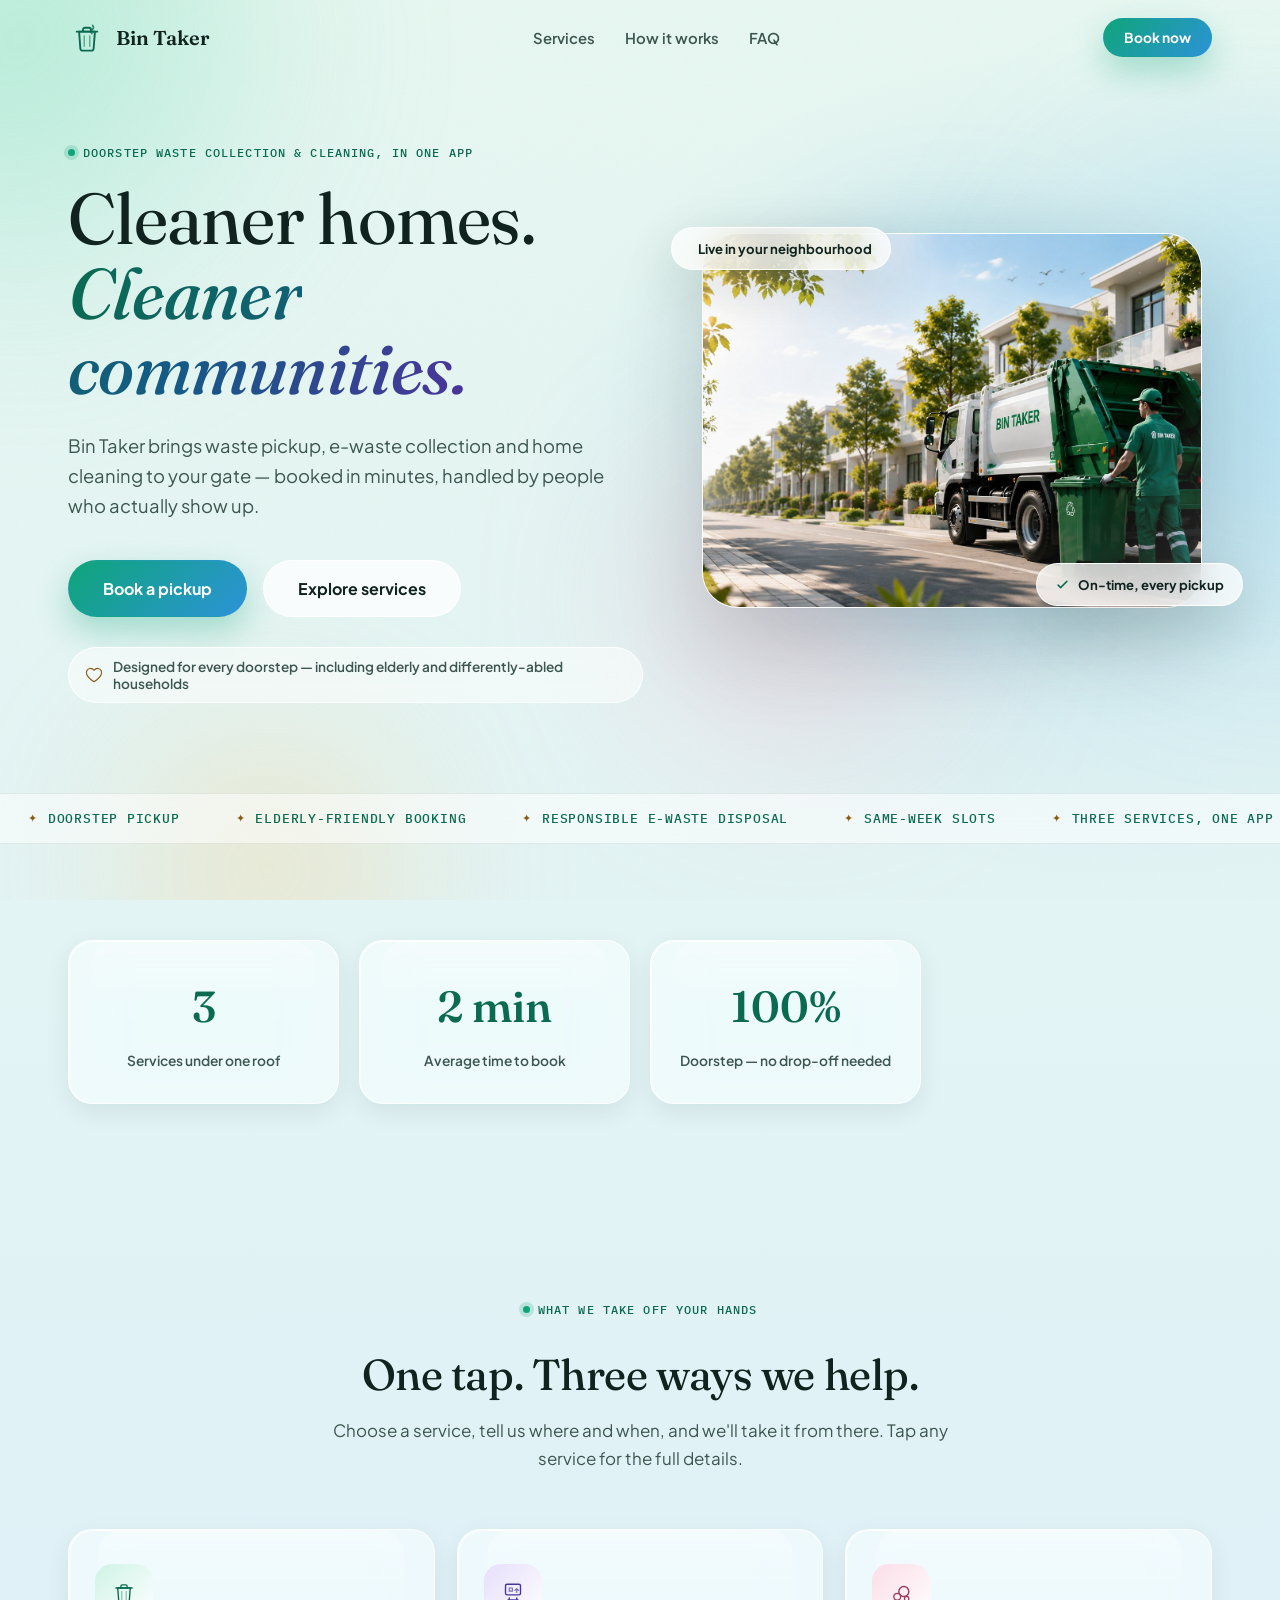
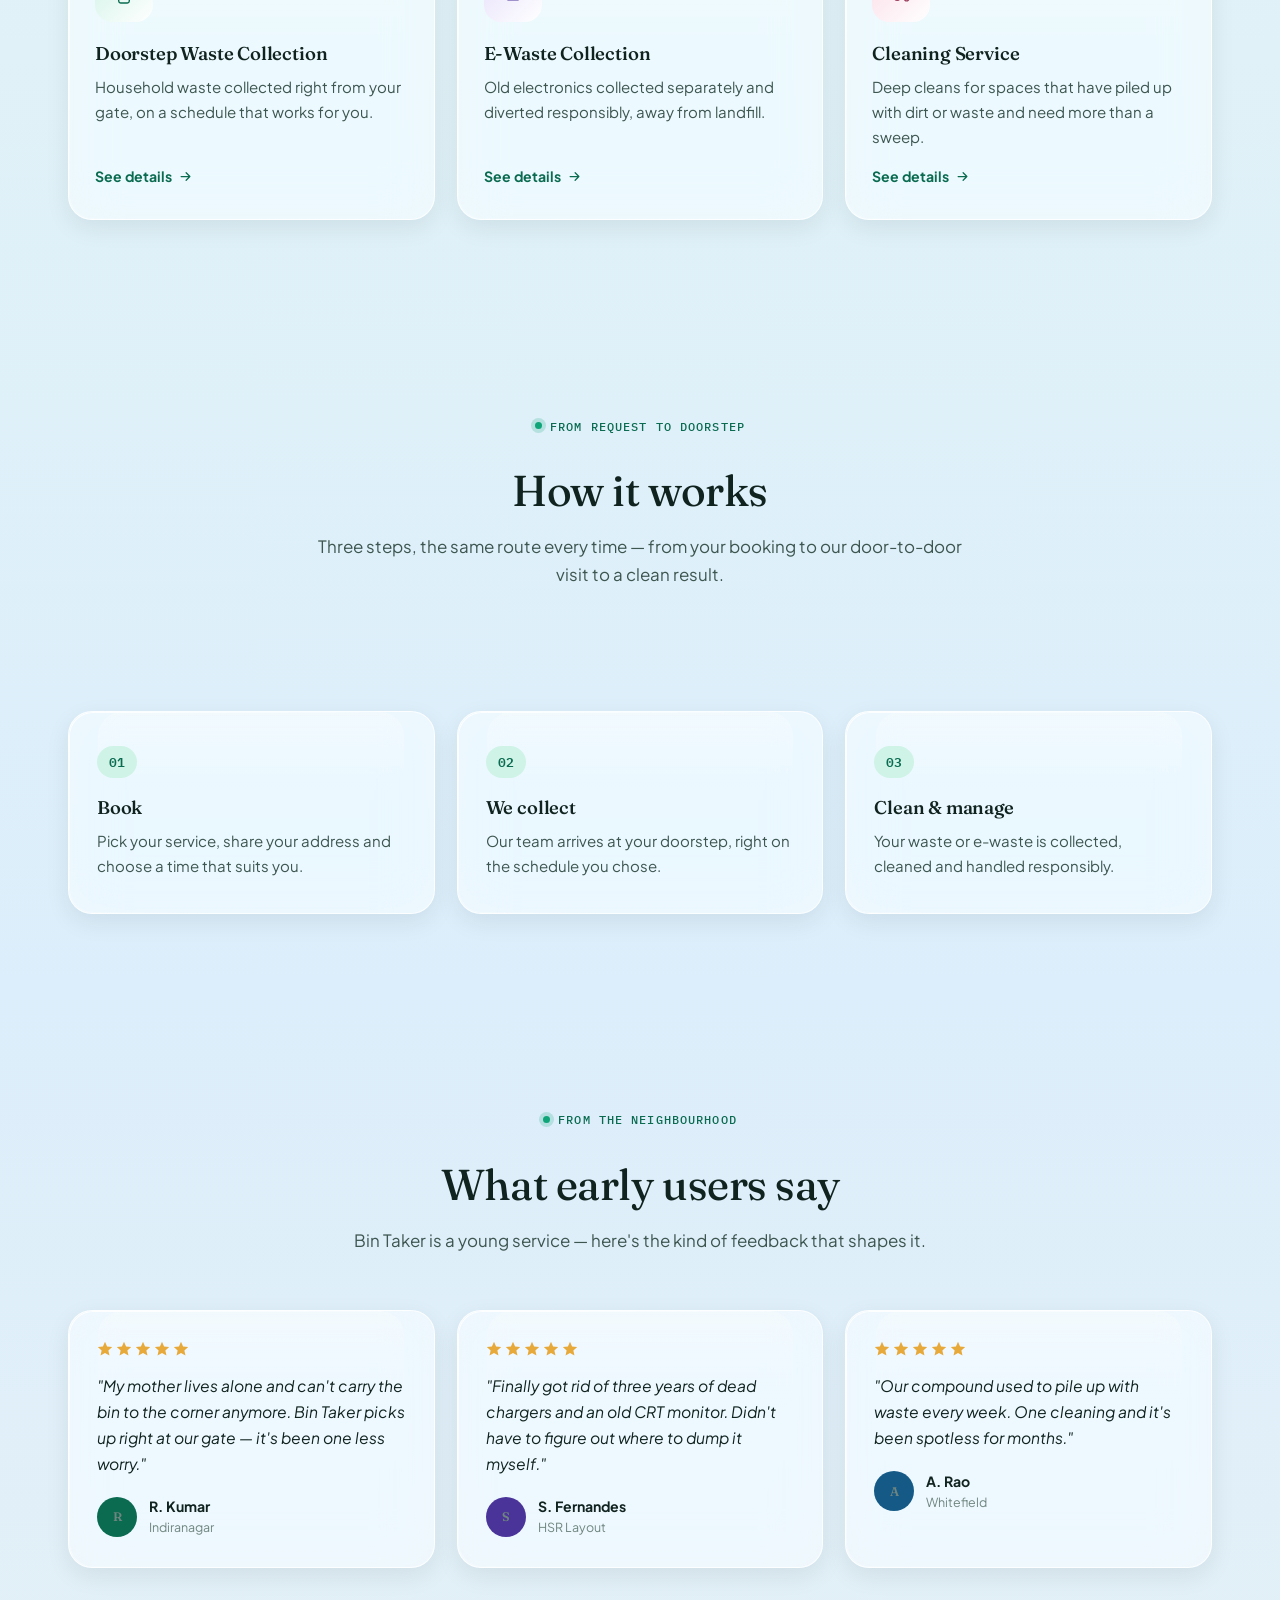
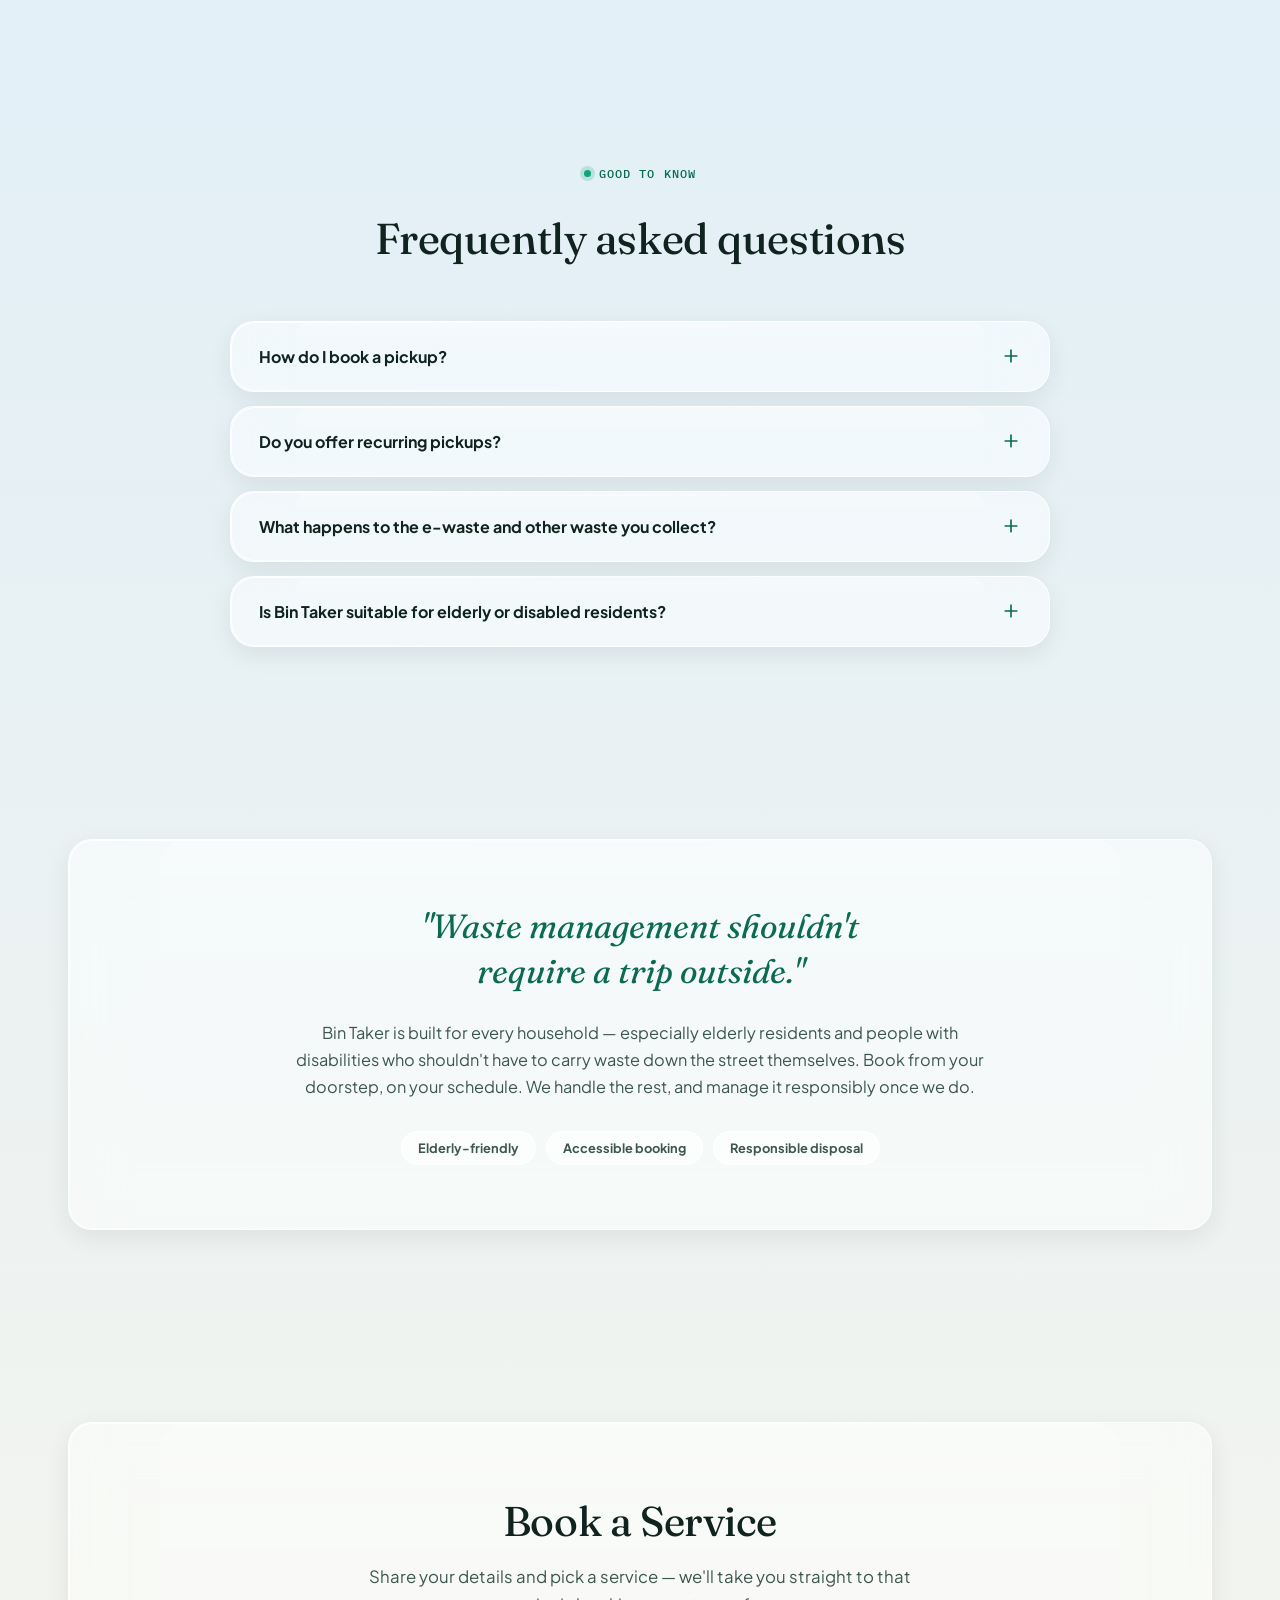
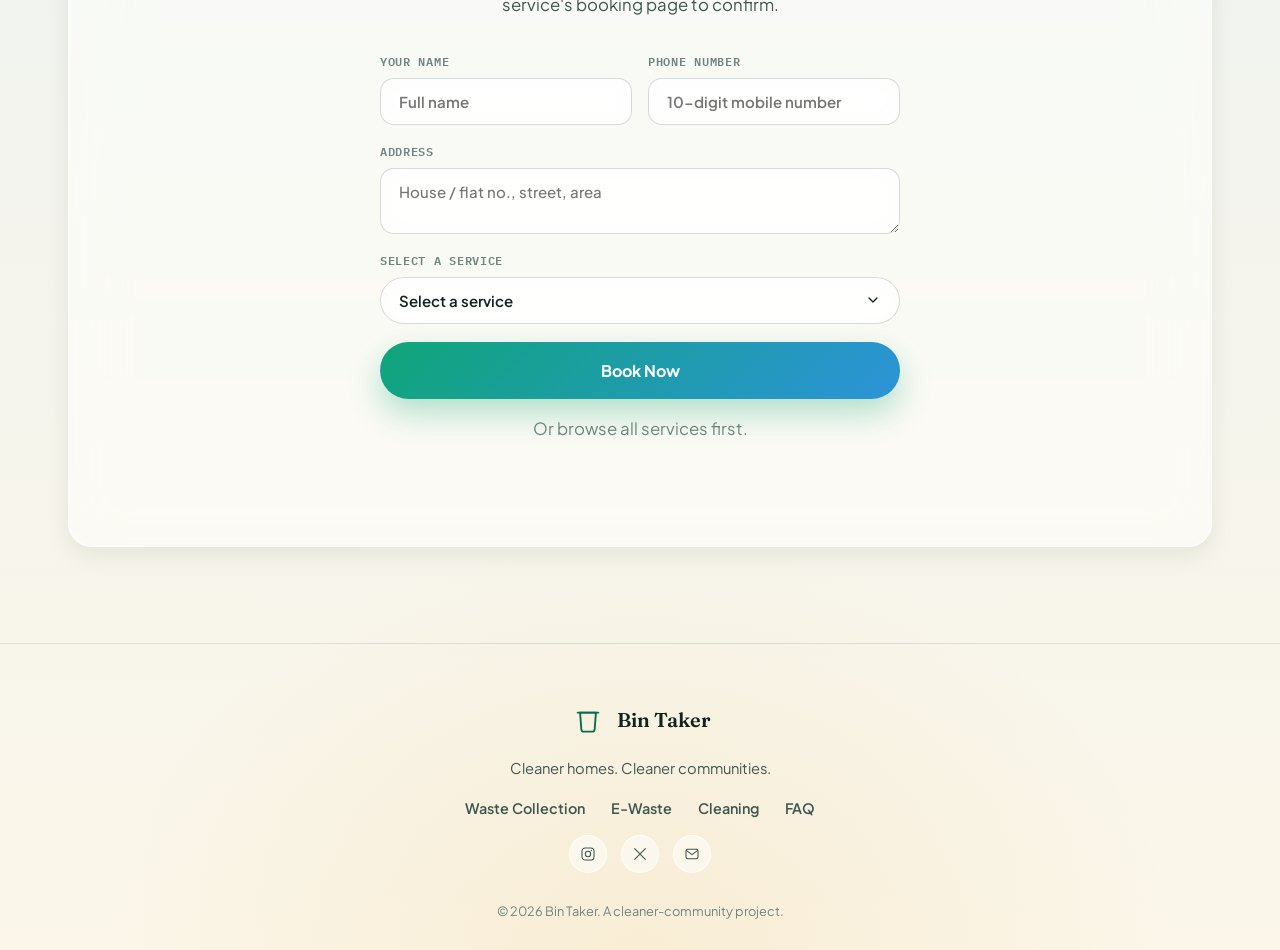
==== commit 99a4c24e: "Update index.html" ====
--- a/index.html
+++ b/index.html
@@ -4,7 +4,7 @@
 <meta charset="UTF-8">
 <meta name="viewport" content="width=device-width, initial-scale=1.0">
 <title>Bin Taker — Doorstep Waste Collection & Cleaning</title>
-<meta name="description" content="Bin Taker brings doorstep waste collection, e-waste pickup, cleaning and drainage services to your gate. Book in minutes.">
+<meta name="description" content="Bin Taker brings doorstep waste collection, e-waste pickup and cleaning services to your gate. Book in minutes.">
 
 <link rel="preconnect" href="https://fonts.googleapis.com">
 <link rel="preconnect" href="https://fonts.gstatic.com" crossorigin>
@@ -61,8 +61,6 @@
       <a href="services/waste-collection.html">Doorstep Waste Collection</a>
       <a href="services/e-waste.html">E-Waste Collection</a>
       <a href="services/cleaning.html">Cleaning Service</a>
-      <a href="services/drainage.html">Drainage Cleaning</a>
-      <a href="services/sump-tank.html">Sump &amp; Tank Cleaning</a>
     </div>
     <a href="#book" class="btn btn--primary">Book now</a>
   </div>
@@ -79,7 +77,7 @@
         <em class="gradient-text">Cleaner communities.</em>
       </h1>
       <p class="hero__sub reveal">
-        Bin Taker brings waste pickup, e-waste collection, home cleaning and drainage care
+        Bin Taker brings waste pickup, e-waste collection and home cleaning
         to your gate — booked in minutes, handled by people who actually show up.
       </p>
 
@@ -120,8 +118,7 @@
       <span>Elderly-friendly booking</span>
       <span>Responsible e-waste disposal</span>
       <span>Same-week slots</span>
-      <span>No hidden charges</span>
-      <span>Five services, one app</span>
+      <span>Three services, one app</span>
     </div>
   </div>
 
@@ -129,16 +126,12 @@
   <section class="stats-section" aria-label="Bin Taker at a glance">
     <div class="stats">
       <div class="glass-card stat reveal">
-        <p class="stat__num" data-count="5">0</p>
+        <p class="stat__num" data-count="3">0</p>
         <p class="stat__label">Services under one roof</p>
       </div>
       <div class="glass-card stat reveal">
         <p class="stat__num" data-count="2" data-suffix=" min">0</p>
         <p class="stat__label">Average time to book</p>
-      </div>
-      <div class="glass-card stat reveal">
-        <p class="stat__num" data-count="10" data-suffix="+">0</p>
-        <p class="stat__label">Rupees, the lowest price point</p>
       </div>
       <div class="glass-card stat reveal">
         <p class="stat__num" data-count="100" data-suffix="%">0</p>
@@ -151,7 +144,7 @@
   <section class="services" id="services">
     <div class="section-head">
       <p class="eyebrow reveal">What we take off your hands</p>
-      <h2 class="reveal">One tap. Five ways we help.</h2>
+      <h2 class="reveal">One tap. Three ways we help.</h2>
       <p class="section-lede reveal">Choose a service, tell us where and when, and we'll take it from there. Tap any service for the full details.</p>
     </div>
 
@@ -168,7 +161,6 @@
         </div>
         <h3>Doorstep Waste Collection</h3>
         <p>Household waste collected right from your gate, on a schedule that works for you.</p>
-        <p class="service-card__price">₹10–₹20 <span>/ pickup</span></p>
         <span class="service-card__link">See details <svg viewBox="0 0 24 24" fill="none"><path d="M5 12h14M13 6l6 6-6 6" stroke="currentColor" stroke-width="2" stroke-linecap="round" stroke-linejoin="round"/></svg></span>
       </a>
 
@@ -182,7 +174,6 @@
         </div>
         <h3>E-Waste Collection</h3>
         <p>Old electronics collected separately and diverted responsibly, away from landfill.</p>
-        <p class="service-card__price">₹50 <span>/ collection</span></p>
         <span class="service-card__link">See details <svg viewBox="0 0 24 24" fill="none"><path d="M5 12h14M13 6l6 6-6 6" stroke="currentColor" stroke-width="2" stroke-linecap="round" stroke-linejoin="round"/></svg></span>
       </a>
 
@@ -196,34 +187,6 @@
         </div>
         <h3>Cleaning Service</h3>
         <p>Deep cleans for spaces that have piled up with dirt or waste and need more than a sweep.</p>
-        <p class="service-card__price">From ₹200</p>
-        <span class="service-card__link">See details <svg viewBox="0 0 24 24" fill="none"><path d="M5 12h14M13 6l6 6-6 6" stroke="currentColor" stroke-width="2" stroke-linecap="round" stroke-linejoin="round"/></svg></span>
-      </a>
-
-      <a class="glass-card service-card tilt reveal" href="services/drainage.html">
-        <div class="service-card__icon service-card__icon--azure" aria-hidden="true">
-          <svg viewBox="0 0 48 48" fill="none">
-            <path d="M6 18c6-6 12 6 18 0s12 6 18 0" stroke="currentColor" stroke-width="2.2" stroke-linecap="round"/>
-            <path d="M6 28c6-6 12 6 18 0s12 6 18 0" stroke="currentColor" stroke-width="2.2" stroke-linecap="round"/>
-            <path d="M6 38c6-6 12 6 18 0s12 6 18 0" stroke="currentColor" stroke-width="1.6" stroke-linecap="round" opacity=".5"/>
-          </svg>
-        </div>
-        <h3>Drainage Cleaning</h3>
-        <p>Blocked, dirty drains cleared out properly, so water keeps moving through your street.</p>
-        <p class="service-card__price">From ₹300</p>
-        <span class="service-card__link">See details <svg viewBox="0 0 24 24" fill="none"><path d="M5 12h14M13 6l6 6-6 6" stroke="currentColor" stroke-width="2" stroke-linecap="round" stroke-linejoin="round"/></svg></span>
-      </a>
-
-      <a class="glass-card service-card tilt reveal" href="services/sump-tank.html">
-        <div class="service-card__icon service-card__icon--gold" aria-hidden="true">
-          <svg viewBox="0 0 48 48" fill="none">
-            <path d="M24 7c6.4 8 11 13.6 11 19.4a11 11 0 0 1-22 0C13 20.6 17.6 15 24 7Z" stroke="currentColor" stroke-width="2.2" stroke-linejoin="round"/>
-            <path d="M18 29a6 6 0 0 0 6 6" stroke="currentColor" stroke-width="1.8" stroke-linecap="round" opacity=".6"/>
-          </svg>
-        </div>
-        <h3>Sump &amp; Tank Cleaning</h3>
-        <p>Sumps and overhead tanks desilted and disinfected, so what comes out of your tap stays clean.</p>
-        <p class="service-card__price">From ₹400</p>
         <span class="service-card__link">See details <svg viewBox="0 0 24 24" fill="none"><path d="M5 12h14M13 6l6 6-6 6" stroke="currentColor" stroke-width="2" stroke-linecap="round" stroke-linejoin="round"/></svg></span>
       </a>
 
@@ -260,7 +223,7 @@
         <div class="glass-card step-card reveal">
           <span class="step-card__num">03</span>
           <h3>Clean &amp; manage</h3>
-          <p>Your waste, e-waste or drain is collected, cleaned and handled responsibly.</p>
+          <p>Your waste or e-waste is collected, cleaned and handled responsibly.</p>
         </div>
       </div>
     </div>
@@ -360,14 +323,6 @@
           <svg viewBox="0 0 24 24" fill="none"><path d="M12 5v14M5 12h14" stroke="currentColor" stroke-width="2" stroke-linecap="round"/></svg>
         </button>
         <div class="faq-item__a"><div class="faq-item__a-inner"><p>That's a core part of why Bin Taker exists. Every service is collected directly from the doorstep, so nobody needs to carry waste to a bin further away. Booking can also be done on someone's behalf by a family member.</p></div></div>
-      </div>
-
-      <div class="glass-card faq-item reveal">
-        <button class="faq-item__q" aria-expanded="false">
-          How is pricing decided for cleaning work?
-          <svg viewBox="0 0 24 24" fill="none"><path d="M12 5v14M5 12h14" stroke="currentColor" stroke-width="2" stroke-linecap="round"/></svg>
-        </button>
-        <div class="faq-item__a"><div class="faq-item__a-inner"><p>Cleaning jobs start from ₹200, with the final price depending on the size of the space or the extent of the mess. You'll always see an estimate before confirming.</p></div></div>
       </div>
     </div>
   </section>
@@ -416,8 +371,16 @@
               <option value="services/waste-collection.html">Doorstep Waste Collection</option>
               <option value="services/e-waste.html">E-Waste Collection</option>
               <option value="services/cleaning.html">Cleaning Service</option>
-              <option value="services/drainage.html">Drainage Cleaning</option>
-              <option value="services/sump-tank.html">Sump &amp; Tank Cleaning</option>
+            </select>
+          </div>
+          <div class="book-form__field book-form__field--full" id="wasteTypeField" style="display:none;">
+            <label for="wasteType">Type of waste</label>
+            <select id="wasteType" name="wasteType">
+              <option value="" disabled selected>Select type of waste</option>
+              <option value="wet">Wet waste</option>
+              <option value="dry">Dry waste</option>
+              <option value="e-waste">E-waste</option>
+              <option value="mixed">Mixed waste</option>
             </select>
           </div>
         </div>
@@ -447,8 +410,6 @@
       <a href="services/waste-collection.html">Waste Collection</a>
       <a href="services/e-waste.html">E-Waste</a>
       <a href="services/cleaning.html">Cleaning</a>
-      <a href="services/drainage.html">Drainage</a>
-      <a href="services/sump-tank.html">Sump &amp; Tank</a>
       <a href="#faq">FAQ</a>
     </nav>
 
